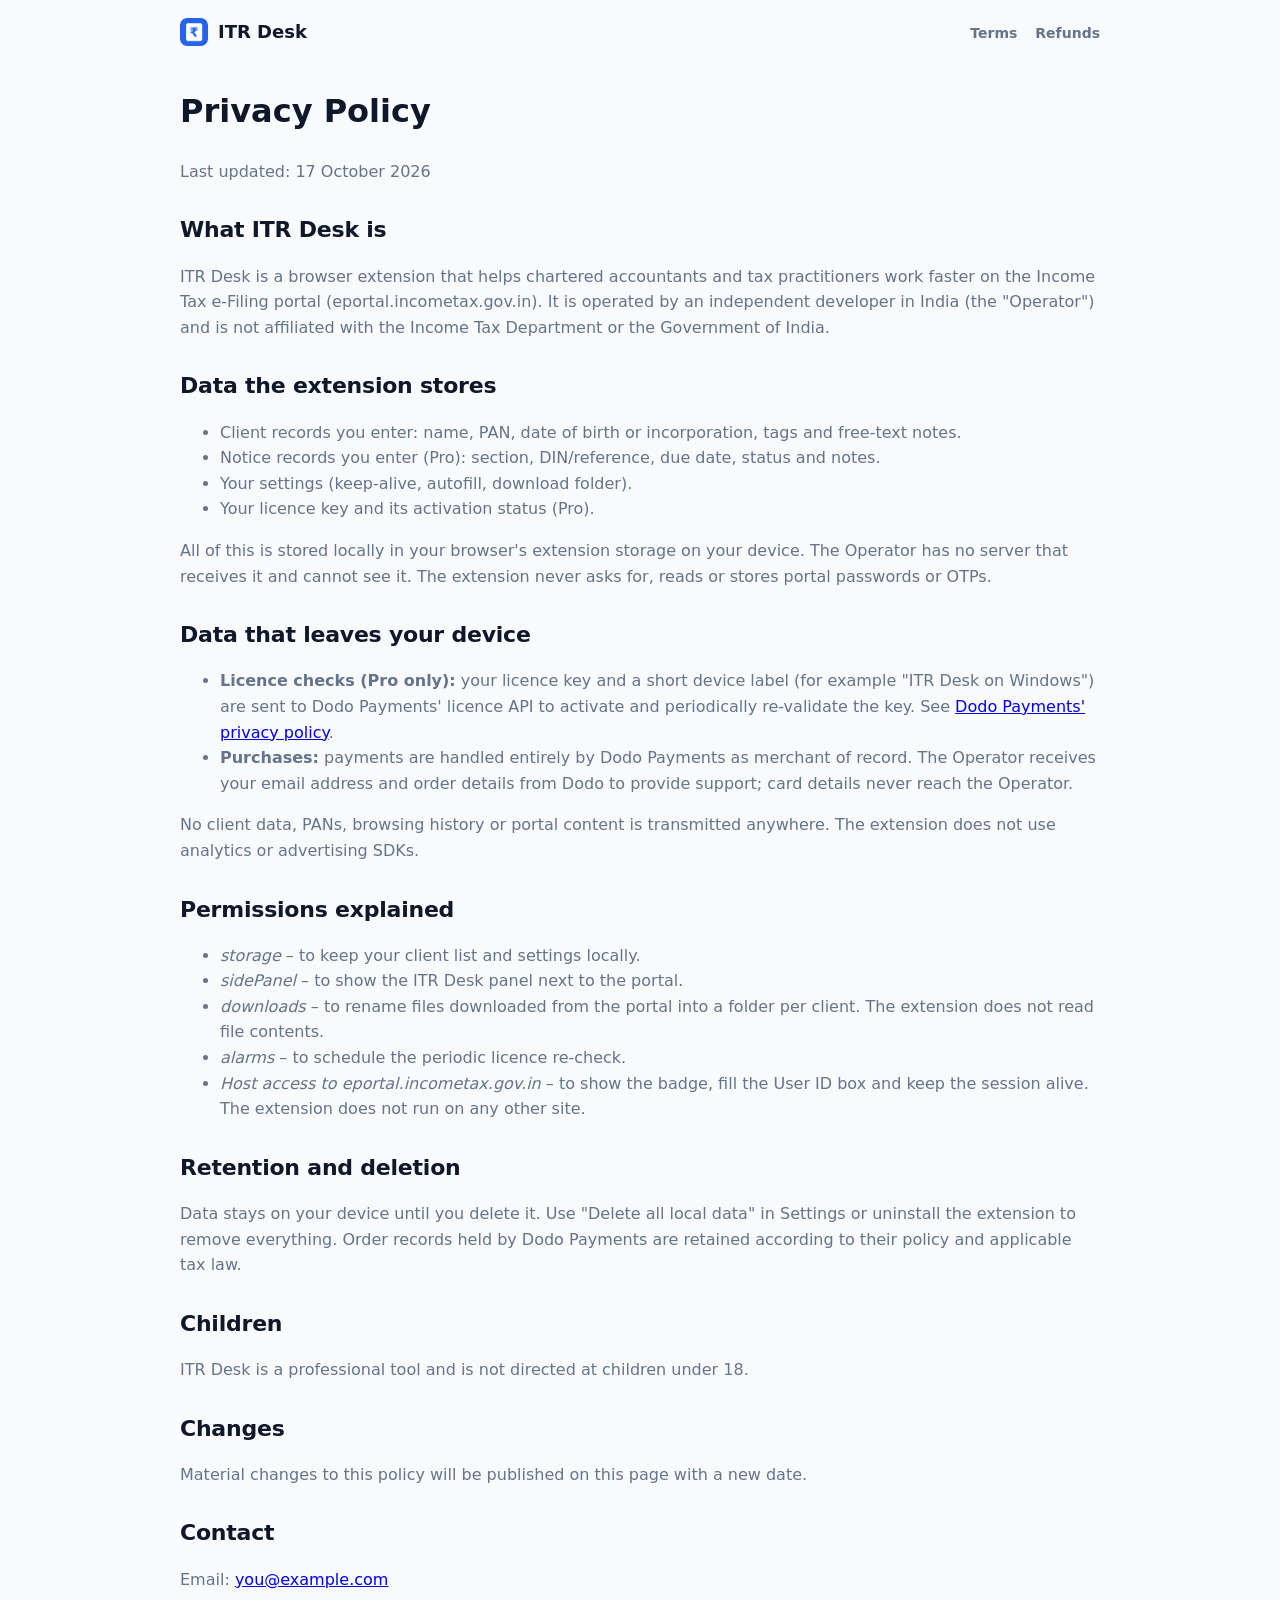
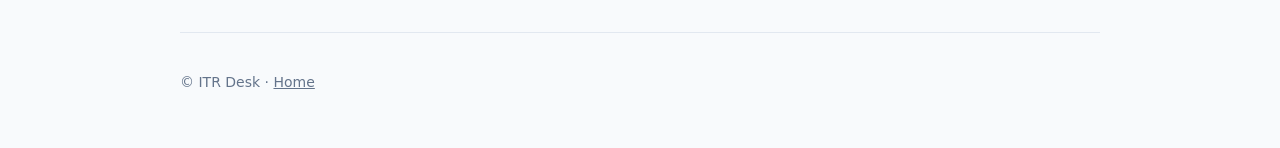
==== docs/privacy.html @ cf596a9e "Scaffold ITR Desk: MV3 side-panel extension, landing site, store copy, Dodo notes Co-Authored-By: Cl" ====
<!doctype html>
<html lang="en">
<head>
<meta charset="utf-8"><meta name="viewport" content="width=device-width,initial-scale=1">
<title>Privacy Policy – ITR Desk</title>
<link rel="icon" href="icon.png"><link rel="stylesheet" href="styles.css">
</head>
<body>
<div class="wrap legal">
  <header class="nav"><a class="brand" href="./"><img src="icon.png" alt="">ITR Desk</a>
    <nav><a href="terms.html">Terms</a><a href="refunds.html">Refunds</a></nav></header>

  <h1>Privacy Policy</h1>
  <p>Last updated: 17 October 2026</p>

  <h2>What ITR Desk is</h2>
  <p>ITR Desk is a browser extension that helps chartered accountants and tax practitioners work faster on the Income Tax e-Filing portal (eportal.incometax.gov.in). It is operated by an independent developer in India (the "Operator") and is not affiliated with the Income Tax Department or the Government of India.</p>

  <h2>Data the extension stores</h2>
  <ul>
    <li>Client records you enter: name, PAN, date of birth or incorporation, tags and free-text notes.</li>
    <li>Notice records you enter (Pro): section, DIN/reference, due date, status and notes.</li>
    <li>Your settings (keep-alive, autofill, download folder).</li>
    <li>Your licence key and its activation status (Pro).</li>
  </ul>
  <p>All of this is stored locally in your browser's extension storage on your device. The Operator has no server that receives it and cannot see it. The extension never asks for, reads or stores portal passwords or OTPs.</p>

  <h2>Data that leaves your device</h2>
  <ul>
    <li><strong>Licence checks (Pro only):</strong> your licence key and a short device label (for example "ITR Desk on Windows") are sent to Dodo Payments' licence API to activate and periodically re-validate the key. See <a href="https://dodopayments.com/privacy-policy" rel="noopener">Dodo Payments' privacy policy</a>.</li>
    <li><strong>Purchases:</strong> payments are handled entirely by Dodo Payments as merchant of record. The Operator receives your email address and order details from Dodo to provide support; card details never reach the Operator.</li>
  </ul>
  <p>No client data, PANs, browsing history or portal content is transmitted anywhere. The extension does not use analytics or advertising SDKs.</p>

  <h2>Permissions explained</h2>
  <ul>
    <li><em>storage</em> – to keep your client list and settings locally.</li>
    <li><em>sidePanel</em> – to show the ITR Desk panel next to the portal.</li>
    <li><em>downloads</em> – to rename files downloaded from the portal into a folder per client. The extension does not read file contents.</li>
    <li><em>alarms</em> – to schedule the periodic licence re-check.</li>
    <li><em>Host access to eportal.incometax.gov.in</em> – to show the badge, fill the User ID box and keep the session alive. The extension does not run on any other site.</li>
  </ul>

  <h2>Retention and deletion</h2>
  <p>Data stays on your device until you delete it. Use "Delete all local data" in Settings or uninstall the extension to remove everything. Order records held by Dodo Payments are retained according to their policy and applicable tax law.</p>

  <h2>Children</h2>
  <p>ITR Desk is a professional tool and is not directed at children under 18.</p>

  <h2>Changes</h2>
  <p>Material changes to this policy will be published on this page with a new date.</p>

  <h2>Contact</h2>
  <p>Email: <a href="mailto:you@example.com">you@example.com</a></p>

  <footer><p>© ITR Desk · <a href="./">Home</a></p></footer>
</div>
</body>
</html>
---- docs/styles.css ----
:root{--bg:#0b1220;--card:#111a2e;--text:#e5e7eb;--muted:#94a3b8;--border:#1f2a44;--accent:#3b82f6;--accent-soft:#1e3a8a}
@media (prefers-color-scheme: light){:root{--bg:#f8fafc;--card:#fff;--text:#0f172a;--muted:#64748b;--border:#e2e8f0;--accent:#2563eb;--accent-soft:#dbeafe}}
*{box-sizing:border-box}html,body{margin:0}
body{background:var(--bg);color:var(--text);font:16px/1.6 system-ui,-apple-system,"Segoe UI",Roboto,sans-serif}
.wrap{max-width:960px;margin:0 auto;padding:0 20px}
header.nav{display:flex;align-items:center;justify-content:space-between;padding:18px 0}
.brand{display:flex;align-items:center;gap:10px;font-weight:800;font-size:18px;text-decoration:none;color:var(--text)}
.brand img{width:28px;height:28px;border-radius:7px}
nav a{color:var(--muted);text-decoration:none;margin-left:18px;font-weight:600;font-size:14px}
nav a:hover{color:var(--text)}
.hero{padding:56px 0 32px}
.hero h1{font-size:clamp(30px,5vw,46px);line-height:1.1;margin:0 0 14px;letter-spacing:-.02em}
.hero p{font-size:19px;color:var(--muted);max-width:620px;margin:0 0 24px}
.btn{display:inline-block;padding:12px 20px;border-radius:10px;font-weight:700;text-decoration:none;border:1px solid var(--border);color:var(--text)}
.btn.primary{background:var(--accent);border-color:var(--accent);color:#fff}
.btn+.btn{margin-left:10px}
.grid{display:grid;grid-template-columns:repeat(auto-fit,minmax(260px,1fr));gap:16px;margin:28px 0}
.card{background:var(--card);border:1px solid var(--border);border-radius:14px;padding:20px}
.card h3{margin:0 0 6px;font-size:17px}.card p{margin:0;color:var(--muted);font-size:15px}
.pricing{display:grid;grid-template-columns:repeat(auto-fit,minmax(260px,1fr));gap:16px}
.price{font-size:34px;font-weight:800;margin:6px 0}
.price small{font-size:14px;color:var(--muted);font-weight:500}
ul.feat{padding-left:18px;margin:10px 0 0;color:var(--muted);font-size:15px}
ul.feat li{margin:4px 0}
.tag{display:inline-block;font-size:12px;font-weight:700;padding:2px 10px;border-radius:999px;background:var(--accent-soft);color:var(--accent)}
section{padding:28px 0}h2{font-size:26px;margin:0 0 12px;letter-spacing:-.01em}
footer{border-top:1px solid var(--border);padding:24px 0 40px;color:var(--muted);font-size:14px;margin-top:40px}
footer a{color:var(--muted)}
.legal h2{font-size:22px;margin-top:28px}.legal p,.legal li{color:var(--muted)}
.notice{background:var(--card);border:1px solid var(--border);border-radius:10px;padding:12px 16px;color:var(--muted);font-size:14px}
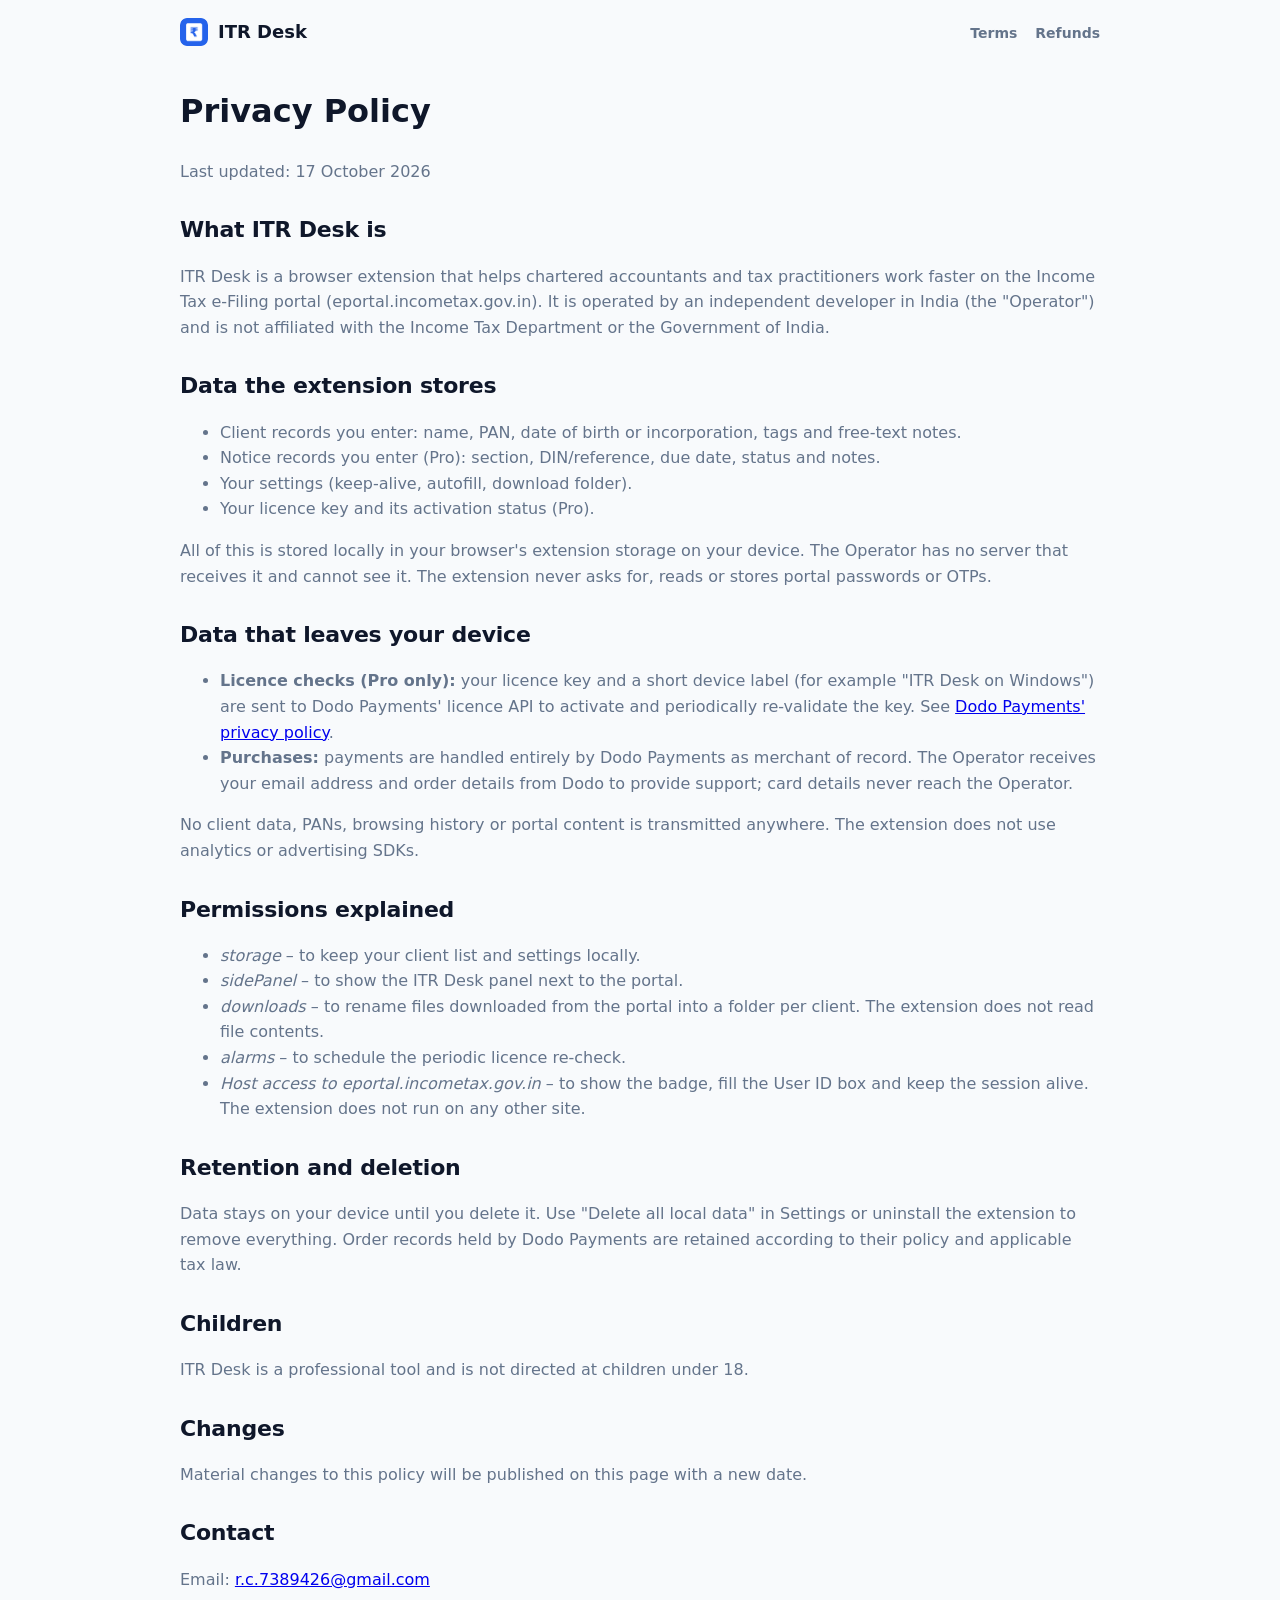
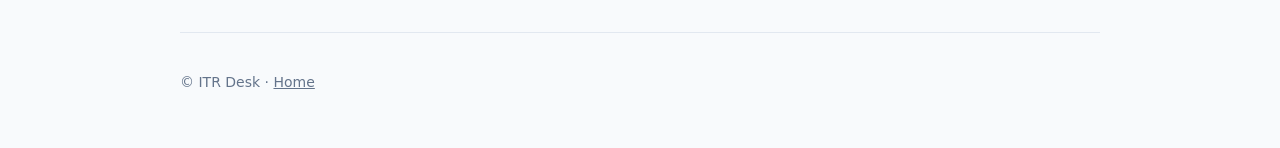
==== commit 2b8262be: "Set support email on site and Dodo notes Co-Authored-By: Claude Fable 5.1 <noreply@anthropic.com> Cl" ====
--- a/docs/privacy.html
+++ b/docs/privacy.html
@@ -51,7 +51,7 @@
   <p>Material changes to this policy will be published on this page with a new date.</p>
 
   <h2>Contact</h2>
-  <p>Email: <a href="mailto:you@example.com">you@example.com</a></p>
+  <p>Email: <a href="mailto:r.c.7389426@gmail.com">r.c.7389426@gmail.com</a></p>
 
   <footer><p>© ITR Desk · <a href="./">Home</a></p></footer>
 </div>
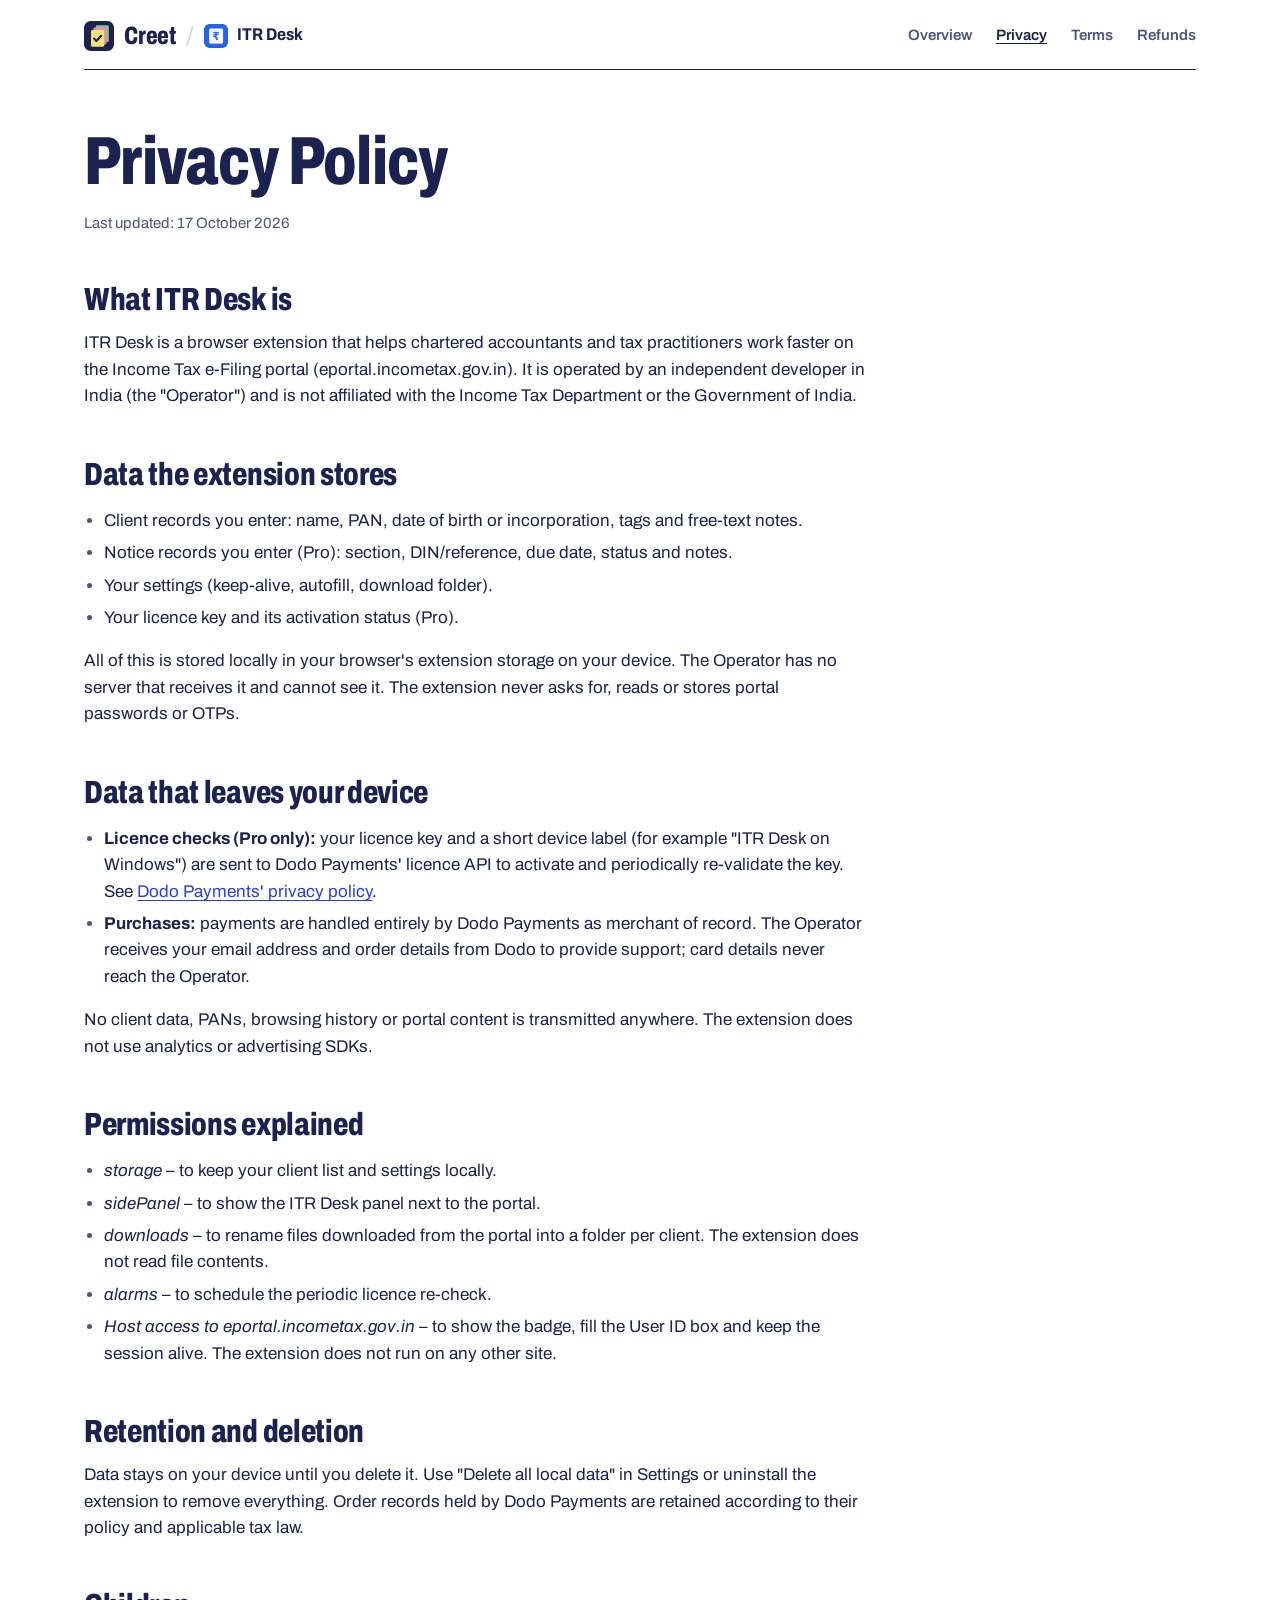
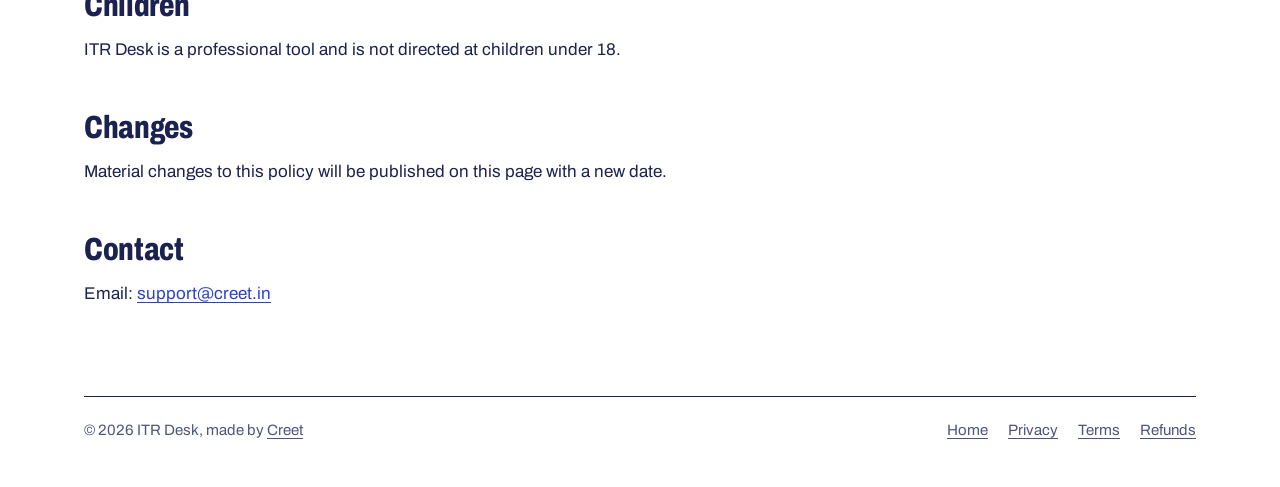
==== commit e72b1d86: "Restyle the site to match creet.in's carbon-copy design The ITR Desk pages used the old generic dark" ====
--- a/docs/privacy.html
+++ b/docs/privacy.html
@@ -3,15 +3,36 @@
 <head>
 <meta charset="utf-8"><meta name="viewport" content="width=device-width,initial-scale=1">
 <title>Privacy Policy – ITR Desk</title>
-<link rel="icon" href="icon.png"><link rel="stylesheet" href="styles.css">
+<link rel="icon" href="icon.png">
+<link rel="preconnect" href="https://fonts.googleapis.com">
+<link rel="preconnect" href="https://fonts.gstatic.com" crossorigin>
+<link rel="stylesheet" href="https://fonts.googleapis.com/css2?family=Archivo:wdth,wght@62..125,400..800&family=Courier+Prime&display=swap">
+<link rel="stylesheet" href="styles.css">
 </head>
 <body>
-<div class="wrap legal">
-  <header class="nav"><a class="brand" href="./"><img src="icon.png" alt="">ITR Desk</a>
-    <nav><a href="terms.html">Terms</a><a href="refunds.html">Refunds</a></nav></header>
+<a class="skip" href="#main">Skip to content</a>
+
+<header class="wrap">
+  <div class="head-row">
+    <div class="brand">
+      <a class="mark" href="https://creet.in/"><img src="creet.svg" alt="" width="30" height="30">Creet</a>
+      <span class="sep" aria-hidden="true">/</span>
+      <a class="product" href="./"><img src="icon.png" alt="" width="24" height="24">ITR Desk</a>
+    </div>
+    <nav class="site-nav" aria-label="Main">
+      <a href="./">Overview</a>
+      <a href="privacy.html" aria-current="page">Privacy</a>
+      <a href="terms.html">Terms</a>
+      <a href="refunds.html">Refunds</a>
+    </nav>
+  </div>
+</header>
+
+<main id="main" class="wrap">
+<article class="legal">
 
   <h1>Privacy Policy</h1>
-  <p>Last updated: 17 October 2026</p>
+  <p class="updated">Last updated: 17 October 2026</p>
 
   <h2>What ITR Desk is</h2>
   <p>ITR Desk is a browser extension that helps chartered accountants and tax practitioners work faster on the Income Tax e-Filing portal (eportal.incometax.gov.in). It is operated by an independent developer in India (the "Operator") and is not affiliated with the Income Tax Department or the Government of India.</p>
@@ -51,9 +72,21 @@
   <p>Material changes to this policy will be published on this page with a new date.</p>
 
   <h2>Contact</h2>
-  <p>Email: <a href="mailto:r.c.7389426@gmail.com">r.c.7389426@gmail.com</a></p>
+  <p>Email: <a href="mailto:support@creet.in">support@creet.in</a></p>
 
-  <footer><p>© ITR Desk · <a href="./">Home</a></p></footer>
-</div>
+</article>
+</main>
+
+<footer class="wrap">
+  <div class="foot-row">
+    <p>© 2026 ITR Desk, made by <a href="https://creet.in/">Creet</a></p>
+    <nav aria-label="Legal">
+      <a href="./">Home</a>
+      <a href="privacy.html">Privacy</a>
+      <a href="terms.html">Terms</a>
+      <a href="refunds.html">Refunds</a>
+    </nav>
+  </div>
+</footer>
 </body>
 </html>
--- a/docs/styles.css
+++ b/docs/styles.css
@@ -1,30 +1,221 @@
-:root{--bg:#0b1220;--card:#111a2e;--text:#e5e7eb;--muted:#94a3b8;--border:#1f2a44;--accent:#3b82f6;--accent-soft:#1e3a8a}
-@media (prefers-color-scheme: light){:root{--bg:#f8fafc;--card:#fff;--text:#0f172a;--muted:#64748b;--border:#e2e8f0;--accent:#2563eb;--accent-soft:#dbeafe}}
-*{box-sizing:border-box}html,body{margin:0}
-body{background:var(--bg);color:var(--text);font:16px/1.6 system-ui,-apple-system,"Segoe UI",Roboto,sans-serif}
-.wrap{max-width:960px;margin:0 auto;padding:0 20px}
-header.nav{display:flex;align-items:center;justify-content:space-between;padding:18px 0}
-.brand{display:flex;align-items:center;gap:10px;font-weight:800;font-size:18px;text-decoration:none;color:var(--text)}
-.brand img{width:28px;height:28px;border-radius:7px}
-nav a{color:var(--muted);text-decoration:none;margin-left:18px;font-weight:600;font-size:14px}
-nav a:hover{color:var(--text)}
-.hero{padding:56px 0 32px}
-.hero h1{font-size:clamp(30px,5vw,46px);line-height:1.1;margin:0 0 14px;letter-spacing:-.02em}
-.hero p{font-size:19px;color:var(--muted);max-width:620px;margin:0 0 24px}
-.btn{display:inline-block;padding:12px 20px;border-radius:10px;font-weight:700;text-decoration:none;border:1px solid var(--border);color:var(--text)}
-.btn.primary{background:var(--accent);border-color:var(--accent);color:#fff}
-.btn+.btn{margin-left:10px}
-.grid{display:grid;grid-template-columns:repeat(auto-fit,minmax(260px,1fr));gap:16px;margin:28px 0}
-.card{background:var(--card);border:1px solid var(--border);border-radius:14px;padding:20px}
-.card h3{margin:0 0 6px;font-size:17px}.card p{margin:0;color:var(--muted);font-size:15px}
-.pricing{display:grid;grid-template-columns:repeat(auto-fit,minmax(260px,1fr));gap:16px}
-.price{font-size:34px;font-weight:800;margin:6px 0}
-.price small{font-size:14px;color:var(--muted);font-weight:500}
-ul.feat{padding-left:18px;margin:10px 0 0;color:var(--muted);font-size:15px}
-ul.feat li{margin:4px 0}
-.tag{display:inline-block;font-size:12px;font-weight:700;padding:2px 10px;border-radius:999px;background:var(--accent-soft);color:var(--accent)}
-section{padding:28px 0}h2{font-size:26px;margin:0 0 12px;letter-spacing:-.01em}
-footer{border-top:1px solid var(--border);padding:24px 0 40px;color:var(--muted);font-size:14px;margin-top:40px}
-footer a{color:var(--muted)}
-.legal h2{font-size:22px;margin-top:28px}.legal p,.legal li{color:var(--muted)}
-.notice{background:var(--card);border:1px solid var(--border);border-radius:10px;padding:12px 16px;color:var(--muted);font-size:14px}
+/* ITR Desk pages at creet.in/itr-desk/.
+   Same look as the rest of creet.in (tokens and components copied from creet.in's styles.css,
+   because this repo deploys on its own): a stack of carbon-copy forms, navy print, blue typed
+   entries, and pink as ITR Desk's carbon colour. */
+
+:root{
+  --paper:#ffffff;
+  --sheet:#ffffff;
+  --ink:#1b2250;
+  --ink-soft:#4c557d;
+  --rule:#cdd3e4;
+  --blue:#2b3fd3;
+  --blue-press:#1f2fa8;
+  --on-blue:#ffffff;
+  --red:#c42e25;
+  /* sheet tone (background), mark (small swatch) and carbon copy for ITR Desk */
+  --pink:#f7c4cf;
+  --pink-mark:#ec8fa4;
+  --copy-pink:#f7c4cf;
+  --font:"Archivo","Segoe UI",system-ui,-apple-system,Roboto,sans-serif;
+  --typed:"Courier Prime","Courier New",Courier,monospace;
+  --wrap:1160px;
+  --gutter:24px;
+  color-scheme:light;
+}
+@media (prefers-color-scheme:dark){
+  :root{
+    --paper:#141832;
+    --sheet:#1b2043;
+    --ink:#eceef8;
+    --ink-soft:#aeb4d4;
+    --rule:#343b68;
+    --blue:#a3adff;
+    --blue-press:#c7ccff;
+    --on-blue:#141832;
+    --red:#ff7b6c;
+    --pink:#3c2431;
+    --copy-pink:#6c3949;
+    color-scheme:dark;
+  }
+}
+
+/* Base */
+*,*::before,*::after{box-sizing:border-box}
+html{-webkit-text-size-adjust:100%;scroll-padding-top:24px}
+body{margin:0;background:var(--paper);color:var(--ink);font:400 17px/1.55 var(--font);font-stretch:100%;-webkit-font-smoothing:antialiased;overflow-x:clip}
+img,svg{display:block;max-width:100%}
+a{color:var(--blue);text-decoration-thickness:1px;text-underline-offset:.18em}
+a:hover{text-decoration-thickness:2px}
+:focus-visible{outline:3px solid var(--blue);outline-offset:3px;border-radius:2px}
+h1,h2,h3{font-stretch:75%;font-weight:800;letter-spacing:-.01em;line-height:1.05;margin:0;text-wrap:balance}
+h2{font-size:clamp(32px,4.2vw,50px)}
+h3{font-size:22px;font-stretch:82%;letter-spacing:0}
+p{margin:0 0 1em}
+code{font-family:var(--typed);font-size:.92em;overflow-wrap:anywhere}
+.wrap{max-width:var(--wrap);margin:0 auto;padding:0 var(--gutter)}
+.skip{position:absolute;left:-9999px;top:8px;background:var(--blue);color:var(--on-blue);padding:8px 14px;border-radius:4px;z-index:10}
+.skip:focus{left:8px}
+
+/* Header: Creet / ITR Desk */
+.head-row{display:flex;flex-wrap:wrap;align-items:center;justify-content:space-between;gap:12px 28px;padding:20px 0 18px;border-bottom:1.5px solid var(--ink)}
+.brand{display:flex;align-items:center;gap:10px;min-width:0}
+.mark{display:inline-flex;align-items:center;gap:10px;color:var(--ink);text-decoration:none;font-size:25px;font-stretch:72%;font-weight:800;letter-spacing:-.01em;line-height:1}
+.mark img{width:30px;height:30px}
+.brand .sep{color:var(--rule);font-size:26px;line-height:1;font-weight:300}
+.brand .product{display:inline-flex;align-items:center;gap:9px;color:var(--ink);text-decoration:none;font-weight:700;font-size:17px;font-stretch:88%}
+.brand .product img{width:24px;height:24px;border-radius:5px}
+.site-nav{display:flex;flex-wrap:wrap;gap:4px 24px}
+.site-nav a{color:var(--ink-soft);text-decoration:none;font-weight:600;font-size:15px;padding:4px 0}
+.site-nav a:hover,.site-nav a[aria-current]{color:var(--ink);text-decoration:underline}
+
+/* Buttons */
+.actions{display:flex;flex-wrap:wrap;gap:12px;margin:0}
+.btn{display:inline-flex;align-items:center;justify-content:center;min-height:48px;padding:11px 22px;border:1.5px solid var(--ink);border-radius:6px;background:transparent;color:var(--ink);font:700 16px/1.2 var(--font);text-decoration:none;text-align:center}
+.btn:hover{background:var(--ink);color:var(--paper)}
+.btn-primary{background:var(--blue);border-color:var(--blue);color:var(--on-blue)}
+.btn-primary:hover{background:var(--blue-press);border-color:var(--blue-press);color:var(--on-blue)}
+
+/* Ruled headline: the lines of a form, with the words written on them */
+.ruled{line-height:1.1;background:linear-gradient(transparent calc(100% - 2px),var(--rule) 0) 0 -.13em/100% 1.1em}
+
+/* Hero */
+.product-hero{display:grid;grid-template-columns:minmax(0,1.1fr) minmax(0,.9fr);gap:48px 56px;align-items:center;padding-top:64px;padding-bottom:40px}
+.product-hero h1{font-size:clamp(38px,5vw,64px);margin-bottom:24px}
+.lead{font-size:18px;line-height:1.5;color:var(--ink-soft);max-width:31em;margin-bottom:32px}
+.kind{display:inline-flex;align-items:center;gap:8px;margin:0 0 20px;font-size:15px;font-weight:600;color:var(--ink-soft)}
+.sw{flex:none;display:inline-block;width:10px;height:10px;border-radius:2px;background:var(--rule)}
+.sw-pink{background:var(--pink-mark)}
+.typed{display:inline-block;vertical-align:bottom;white-space:nowrap;overflow:hidden;font:400 17px/1.35 var(--typed);color:var(--blue);width:calc(var(--n) * 1ch);animation:type calc(var(--n) * 38ms) steps(var(--n),end) var(--d) both}
+@keyframes type{from{width:0}}
+.pill{display:inline-block;padding:3px 10px;border:1px solid var(--ink);border-radius:999px;font-size:13px;font-stretch:100%;font-weight:600;letter-spacing:0;line-height:1.3;vertical-align:middle}
+
+/* Mock of the side panel: client switcher and due-date strip */
+.pane{margin:0;width:100%;max-width:430px;justify-self:center}
+.pane-frame{border:1.5px solid var(--ink);border-radius:4px;background:var(--sheet);overflow:hidden;box-shadow:10px 10px 0 var(--copy-pink)}
+.pane-bar{display:flex;align-items:center;gap:9px;padding:11px 16px;font-size:16px;font-stretch:88%;font-weight:700}
+.pane-bar img{width:20px;height:20px;border-radius:4px}
+.pane-bar .pill{margin-left:auto;font-size:12px;padding:1px 9px}
+.pane-tabs{display:flex;overflow:hidden;white-space:nowrap;border-top:1px solid var(--rule);border-bottom:1.5px solid var(--ink);font-size:13px;color:var(--ink-soft)}
+.pane-tabs span{padding:8px 13px}
+.pane-tabs .on{color:var(--blue);font-weight:700;box-shadow:inset 0 -3px 0 var(--blue)}
+.pane-label{margin:0;font-size:13px;color:var(--ink-soft)}
+.pane-active{margin:16px 16px 4px;padding:12px 14px 14px;border:1.5px solid var(--ink);border-radius:4px;background:var(--pink)}
+.pane-name{margin:2px 0 1px;font-size:22px;font-stretch:78%;font-weight:800;line-height:1.15}
+.pane-btns{display:flex;flex-wrap:wrap;gap:8px;margin-top:10px}
+.pane-btns span{padding:3px 10px;border:1px solid var(--ink);border-radius:4px;background:var(--sheet);font-size:13px;font-weight:600}
+.pane-list{margin:0;padding:0 16px;list-style:none}
+.pane-list li{display:grid;grid-template-columns:minmax(0,1fr) auto;align-items:center;gap:0 12px;padding:9px 0 8px;border-bottom:1px solid var(--rule)}
+.pane-list b{display:flex;align-items:center;gap:8px;font-size:15px;font-weight:600;min-width:0}
+.pane-list code{display:block;color:var(--blue);font-size:15px}
+.pane-list .tag{font-size:12px;color:var(--ink-soft);border:1px solid var(--rule);border-radius:999px;padding:1px 8px}
+.pane-count{margin:0;padding:8px 16px 14px;font-size:13px;color:var(--ink-soft)}
+.pane-due{padding:12px 16px 14px;border-top:1.5px solid var(--ink)}
+.pane-due ol{margin:6px 0 0;padding:0;list-style:none;font-size:14px}
+.pane-due li{display:grid;grid-template-columns:4.6em minmax(0,1fr);gap:10px;padding:5px 0;border-top:1px solid var(--rule)}
+.pane-due li:first-child{border-top:0}
+.pane-due time{font-family:var(--typed);font-size:15px;color:var(--blue)}
+.pane figcaption{margin-top:22px;font-size:14px;color:var(--ink-soft)}
+.pane figcaption .sw{vertical-align:-1px;margin:0 4px 0 0}
+.pane.wait .typed{animation-play-state:paused}
+@media (prefers-reduced-motion:reduce){.typed,.stamp{animation:none}}
+
+/* Sections */
+.section{padding-top:80px;padding-bottom:80px}
+.section + .section{padding-top:0}
+.section-head{display:grid;grid-template-columns:minmax(0,1fr) minmax(0,1fr);gap:16px 64px;align-items:end;margin-bottom:40px}
+.section-head p{margin:0;color:var(--ink-soft);max-width:30em;font-size:18px;text-wrap:pretty}
+
+/* Feature list as a form: name on the left, detail on the right */
+.spec{margin:0;border-top:1.5px solid var(--ink)}
+.spec > div{display:grid;grid-template-columns:minmax(0,1fr) minmax(0,2fr);gap:8px 48px;padding:22px 0;border-bottom:1px solid var(--rule)}
+.spec dt{font-size:21px;font-stretch:82%;font-weight:800;line-height:1.2}
+.spec dt .pill{margin-left:6px}
+.spec dd{margin:0;color:var(--ink-soft);max-width:38em}
+
+/* Numbered steps (a real sequence) */
+.steps{display:grid;grid-template-columns:repeat(3,minmax(0,1fr));margin:0 0 28px;padding:0;list-style:none;counter-reset:step;border-top:1.5px solid var(--ink)}
+.steps li{counter-increment:step;padding:22px 32px 26px;border-left:1px solid var(--rule)}
+.steps li:first-child{border-left:0;padding-left:0}
+.steps li:last-child{padding-right:0}
+.steps li::before{content:counter(step);display:block;margin-bottom:12px;font-size:56px;font-stretch:65%;font-weight:800;line-height:1;color:var(--blue)}
+.steps h3{margin-bottom:8px}
+.steps p{margin:0;color:var(--ink-soft)}
+
+.note{max-width:52em;margin:0;padding:2px 0 2px 16px;border-left:3px solid var(--blue);color:var(--ink-soft);font-size:15px}
+.note + .note{margin-top:16px}
+
+/* Pricing */
+.plans{display:grid;grid-template-columns:repeat(2,minmax(0,1fr));gap:22px}
+.plan{padding:28px 30px 30px;border:1.5px solid var(--ink);border-radius:6px}
+.plan-pro{background:var(--pink)}
+.plan h3{display:flex;flex-wrap:wrap;align-items:center;gap:8px 12px;font-size:26px}
+.price{margin:14px 0 6px;font-size:56px;font-stretch:68%;font-weight:800;line-height:1}
+.price small{font-size:17px;font-stretch:100%;font-weight:500;color:var(--ink-soft)}
+.feat{margin:16px 0 0;padding:0;list-style:none}
+.feat li{position:relative;padding:8px 0 8px 26px;border-top:1px solid var(--rule)}
+.feat li::before{content:"";position:absolute;left:2px;top:15px;width:12px;height:7px;border-left:2.5px solid var(--blue);border-bottom:2.5px solid var(--blue);transform:rotate(-45deg)}
+.plan .btn{margin-top:22px}
+.plan .note{margin-top:18px}
+
+/* FAQ */
+.faq{display:grid;grid-template-columns:repeat(2,minmax(0,1fr));gap:0 56px}
+.qa{padding:22px 0 24px;border-top:1px solid var(--rule)}
+.qa:nth-child(-n+2){border-top:1.5px solid var(--ink)}
+.qa h3{font-size:20px;margin-bottom:8px}
+.qa p{margin:0;color:var(--ink-soft)}
+
+/* Plain text sections */
+.prose > *{max-width:46em}
+.prose p{color:var(--ink-soft)}
+.prose h2{margin-bottom:18px}
+
+/* Legal pages */
+.legal{max-width:46em;padding-top:56px;padding-bottom:72px}
+.legal h1{font-size:clamp(40px,6vw,68px);margin-bottom:14px}
+.legal .updated{color:var(--ink-soft);font-size:15px;margin-bottom:36px}
+.legal h2{font-size:clamp(26px,3vw,32px);margin:48px 0 14px}
+.legal ul{padding-left:1.2em}
+.legal li{margin:6px 0}
+.legal li::marker{color:var(--ink-soft)}
+.legal strong{font-weight:700}
+
+/* Thanks page */
+.thanks{padding-top:64px;padding-bottom:88px;overflow-x:clip;overflow-clip-margin:var(--gutter)}
+.thanks h1{font-size:clamp(40px,6vw,72px);max-width:12em;margin-bottom:22px}
+.stamp{display:inline-block;margin:0 0 30px;padding:3px 14px 2px;border:3px solid var(--red);border-radius:6px;box-shadow:inset 0 0 0 2px var(--paper),inset 0 0 0 4px var(--red);color:var(--red);font-size:26px;font-stretch:68%;font-weight:800;letter-spacing:.08em;line-height:1.1;text-transform:uppercase;transform:rotate(-7deg);opacity:.9;animation:stamp .26s cubic-bezier(.3,1.5,.5,1) .35s both}
+@keyframes stamp{from{opacity:0;transform:rotate(-7deg) scale(1.9)}to{opacity:.9;transform:rotate(-7deg) scale(1)}}
+/* On a phone the full-size thump would reach past the screen edge and make the page zoom out */
+@keyframes stamp-sm{from{opacity:0;transform:rotate(-7deg) scale(1.3)}to{opacity:.9;transform:rotate(-7deg) scale(1)}}
+
+/* Footer */
+.foot-row{display:flex;flex-wrap:wrap;justify-content:space-between;gap:10px 28px;padding:22px 0 44px;border-top:1.5px solid var(--ink);font-size:15px;color:var(--ink-soft)}
+.foot-row p{margin:0}
+.foot-row nav{display:flex;flex-wrap:wrap;gap:4px 20px}
+.foot-row a{color:var(--ink-soft)}
+.foot-row a:hover{color:var(--ink)}
+.fine{width:100%;font-size:13px}
+
+/* Responsive */
+@media (max-width:960px){
+  .product-hero{grid-template-columns:minmax(0,1fr);padding-top:48px;padding-bottom:72px}
+  .pane{justify-self:start}
+  .section-head{grid-template-columns:minmax(0,1fr)}
+  .steps{grid-template-columns:minmax(0,1fr)}
+  .steps li,.steps li:first-child,.steps li:last-child{padding:24px 0;border-left:0;border-top:1px solid var(--rule)}
+  .steps li:first-child{border-top:0}
+  .spec > div{grid-template-columns:minmax(0,1fr)}
+  .plans,.faq{grid-template-columns:minmax(0,1fr)}
+  .qa:nth-child(2){border-top:1px solid var(--rule)}
+}
+@media (max-width:560px){
+  :root{--gutter:16px}
+  body{font-size:16px}
+  .head-row{padding:16px 0 14px}
+  .site-nav{gap:2px 18px}
+  .section{padding-top:64px;padding-bottom:64px}
+  .pane-frame{box-shadow:8px 8px 0 var(--copy-pink)}
+  .pane-tabs span{padding:8px 10px}
+  .plan{padding:22px 20px 24px}
+  .stamp{animation-name:stamp-sm}
+}
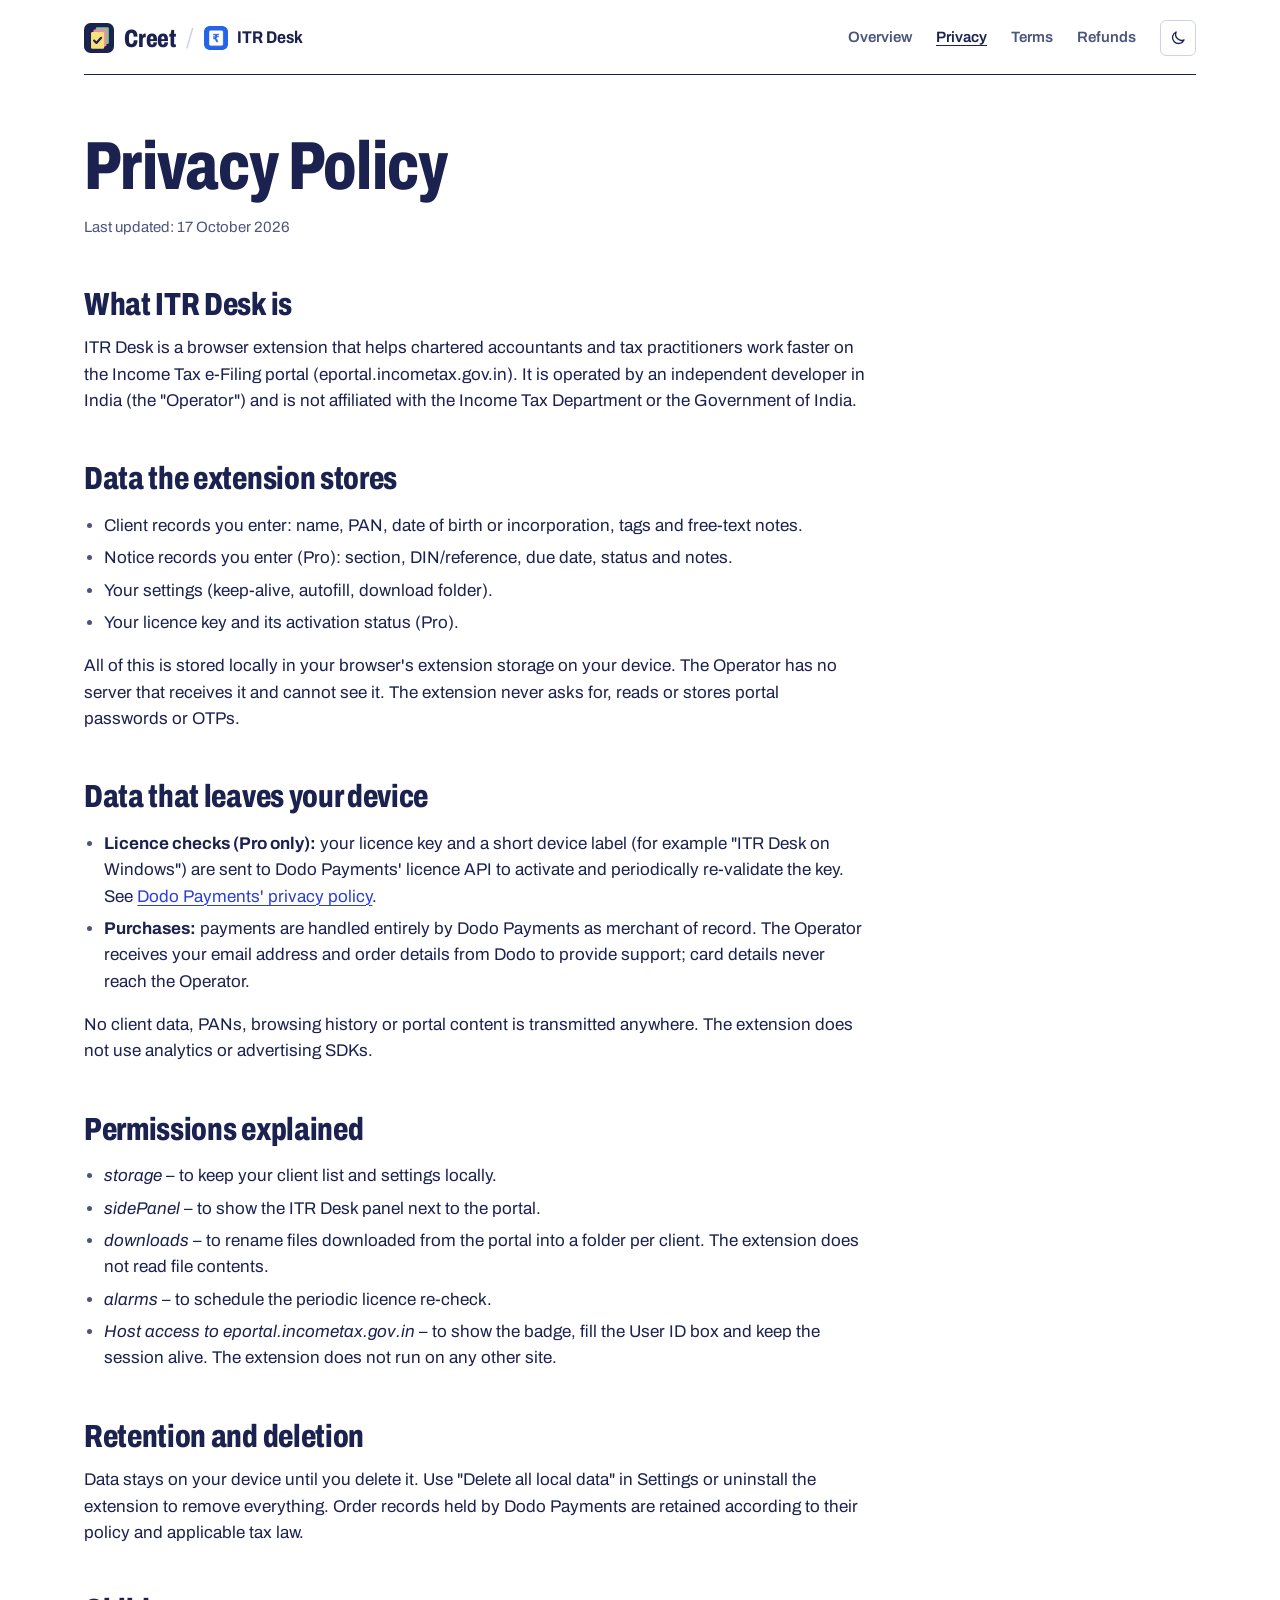
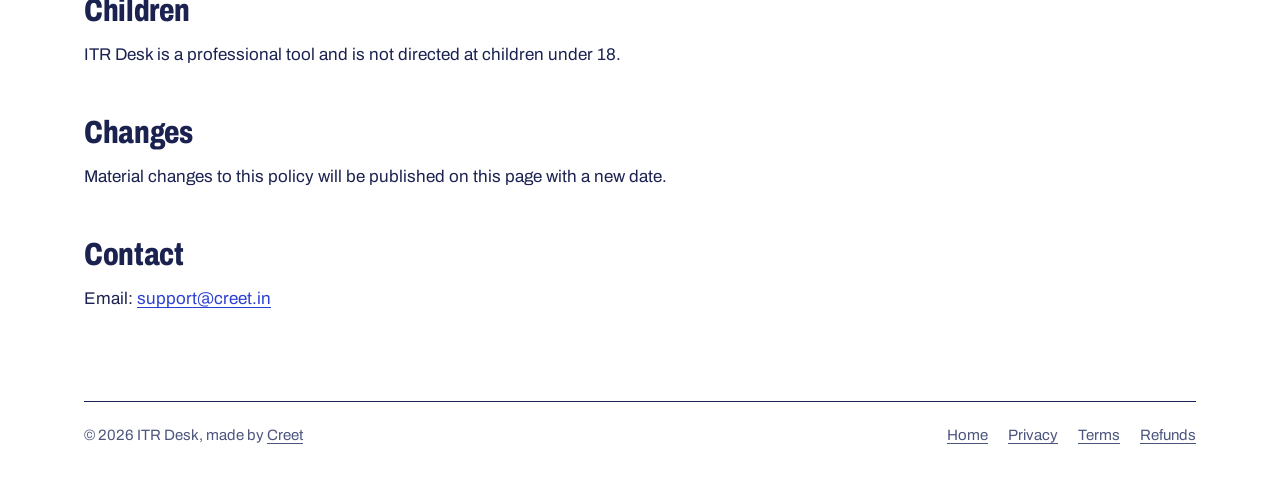
==== commit 268e3f62: "Site: light/dark switch and prices in the visitor's currency theme.js and prices.js are shared with " ====
--- a/docs/privacy.html
+++ b/docs/privacy.html
@@ -2,6 +2,7 @@
 <html lang="en">
 <head>
 <meta charset="utf-8"><meta name="viewport" content="width=device-width,initial-scale=1">
+<script>try{var t=localStorage.getItem('creet-theme');if(t==='light'||t==='dark')document.documentElement.setAttribute('data-theme',t)}catch(e){}</script>
 <title>Privacy Policy – ITR Desk</title>
 <link rel="icon" href="icon.png">
 <link rel="preconnect" href="https://fonts.googleapis.com">
@@ -24,6 +25,7 @@
       <a href="privacy.html" aria-current="page">Privacy</a>
       <a href="terms.html">Terms</a>
       <a href="refunds.html">Refunds</a>
+      <button class="theme-toggle" type="button" aria-label="Switch colour theme"><svg class="i-moon" viewBox="0 0 24 24" aria-hidden="true"><path d="M20 14.5A8 8 0 0 1 9.5 4a8 8 0 1 0 10.5 10.5z" fill="none" stroke="currentColor" stroke-width="1.8" stroke-linejoin="round"/></svg><svg class="i-sun" viewBox="0 0 24 24" aria-hidden="true"><circle cx="12" cy="12" r="4" fill="none" stroke="currentColor" stroke-width="1.8"/><path d="M12 2.5V5M12 19v2.5M2.5 12H5M19 12h2.5M5.3 5.3l1.8 1.8M16.9 16.9l1.8 1.8M5.3 18.7l1.8-1.8M16.9 7.1l1.8-1.8" stroke="currentColor" stroke-width="1.8" stroke-linecap="round"/></svg></button>
     </nav>
   </div>
 </header>
@@ -88,5 +90,6 @@
     </nav>
   </div>
 </footer>
+<script src="theme.js"></script>
 </body>
 </html>
--- a/docs/styles.css
+++ b/docs/styles.css
@@ -23,8 +23,9 @@
   --gutter:24px;
   color-scheme:light;
 }
+/* Dark ("carbon paper") follows the system unless the visitor picked a theme (theme.js sets data-theme) */
 @media (prefers-color-scheme:dark){
-  :root{
+  :root:not([data-theme="light"]){
     --paper:#141832;
     --sheet:#1b2043;
     --ink:#eceef8;
@@ -38,6 +39,20 @@
     --copy-pink:#6c3949;
     color-scheme:dark;
   }
+}
+:root[data-theme="dark"]{
+  --paper:#141832;
+  --sheet:#1b2043;
+  --ink:#eceef8;
+  --ink-soft:#aeb4d4;
+  --rule:#343b68;
+  --blue:#a3adff;
+  --blue-press:#c7ccff;
+  --on-blue:#141832;
+  --red:#ff7b6c;
+  --pink:#3c2431;
+  --copy-pink:#6c3949;
+  color-scheme:dark;
 }
 
 /* Base */
@@ -68,6 +83,24 @@
 .site-nav{display:flex;flex-wrap:wrap;gap:4px 24px}
 .site-nav a{color:var(--ink-soft);text-decoration:none;font-weight:600;font-size:15px;padding:4px 0}
 .site-nav a:hover,.site-nav a[aria-current]{color:var(--ink);text-decoration:underline}
+.site-nav{align-items:center}
+
+/* Light/dark switch (theme.js): shows the moon in light mode, the sun in dark mode */
+.theme-toggle{display:inline-flex;align-items:center;justify-content:center;width:36px;height:36px;padding:0;border:1.5px solid var(--rule);border-radius:6px;background:transparent;color:var(--ink);cursor:pointer}
+.theme-toggle:hover{border-color:var(--ink)}
+.theme-toggle svg{width:18px;height:18px}
+.theme-toggle .i-sun{display:none}
+:root[data-theme="dark"] .theme-toggle .i-sun{display:block}
+:root[data-theme="dark"] .theme-toggle .i-moon{display:none}
+@media (prefers-color-scheme:dark){
+  :root:not([data-theme="light"]) .theme-toggle .i-sun{display:block}
+  :root:not([data-theme="light"]) .theme-toggle .i-moon{display:none}
+}
+
+/* Prices converted to the visitor's currency (prices.js) */
+.approx{font-weight:500}
+.price .approx{font-size:17px;font-stretch:100%;color:var(--ink-soft);letter-spacing:0}
+[data-price-note]{margin-top:16px}
 
 /* Buttons */
 .actions{display:flex;flex-wrap:wrap;gap:12px;margin:0}
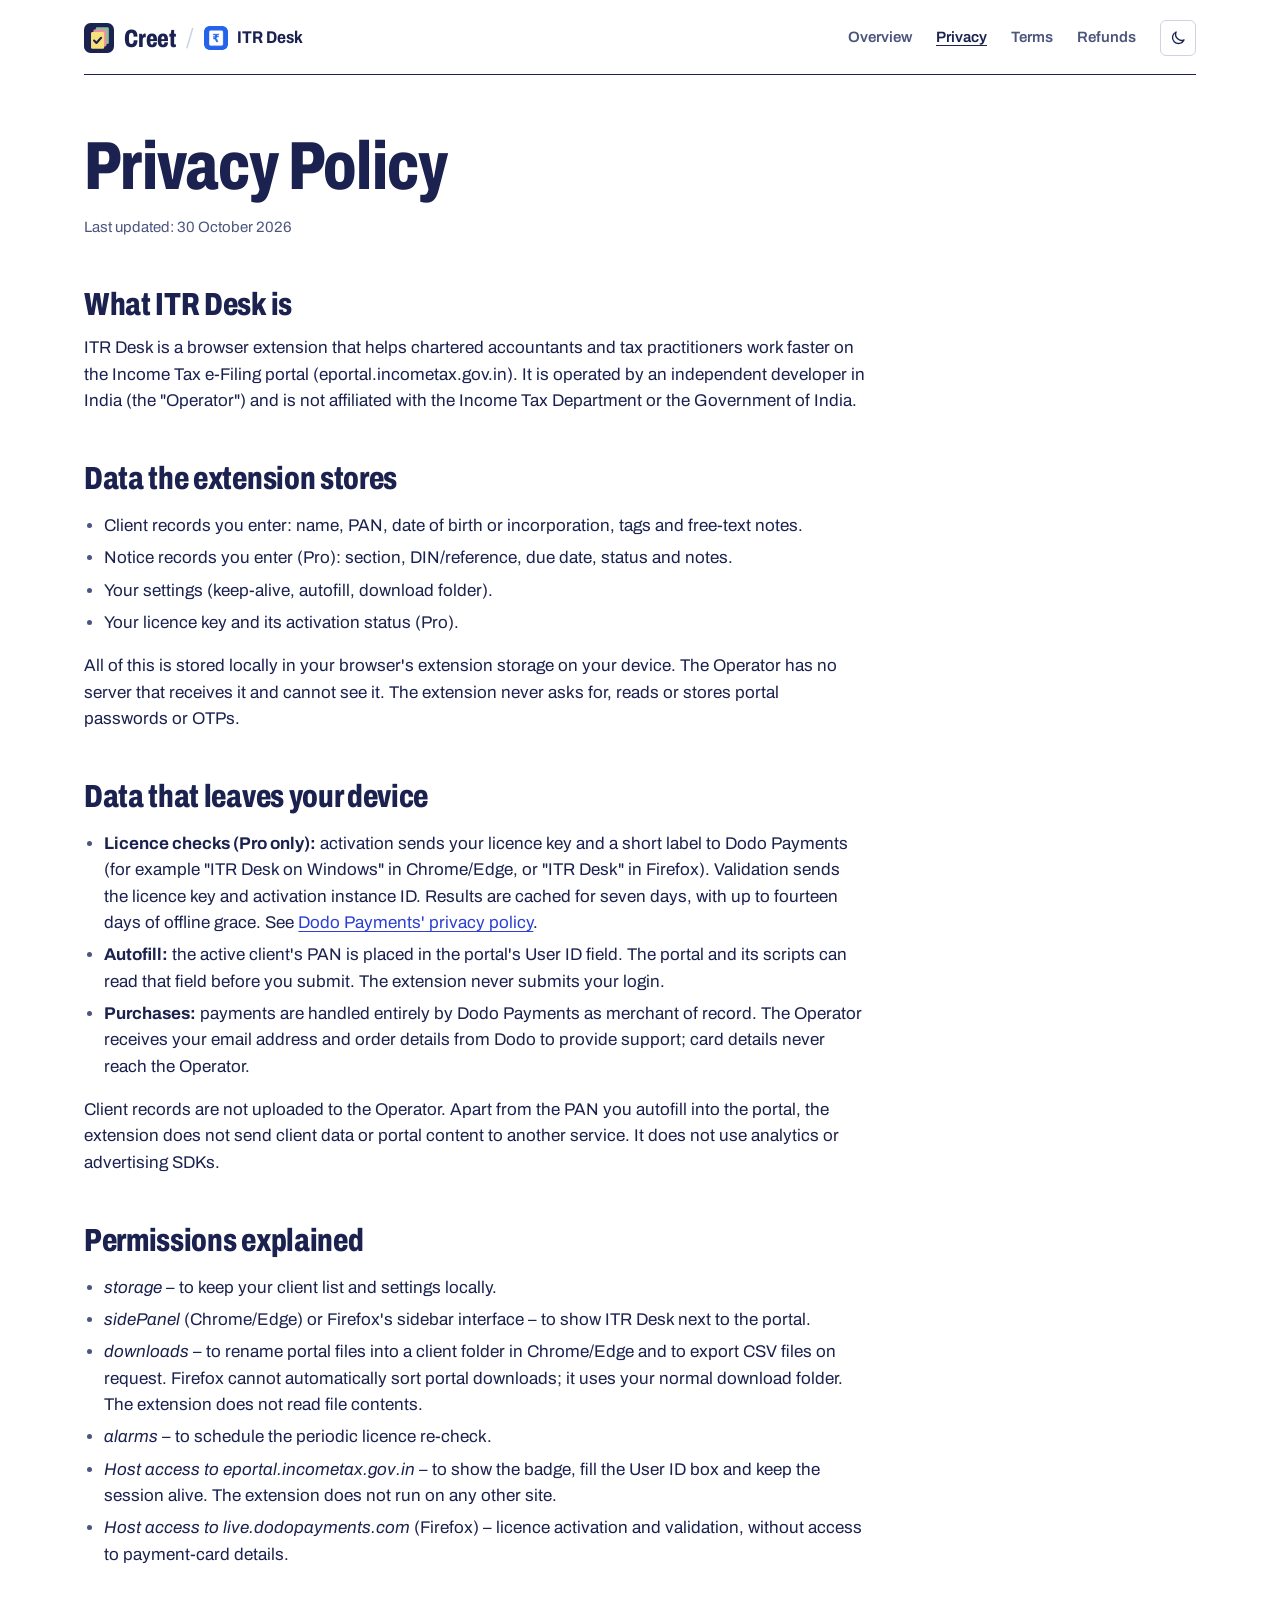
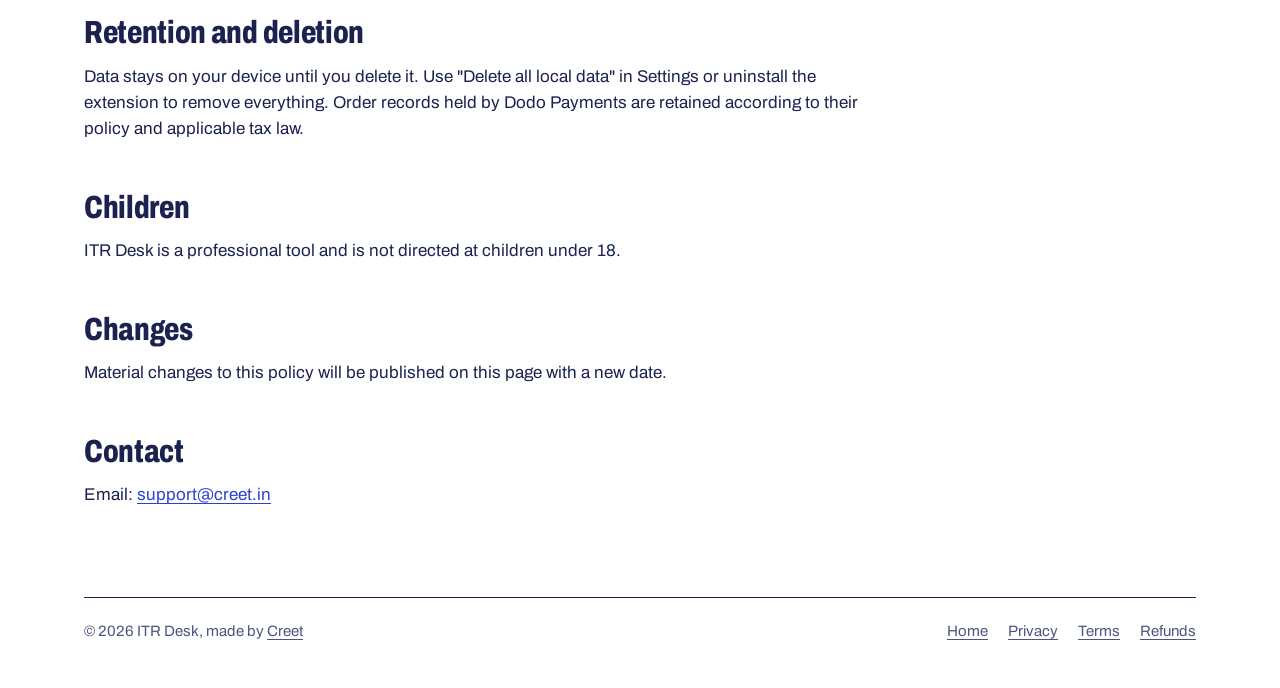
==== commit ad352d81: "Clarify autofill and browser privacy disclosures" ====
--- a/docs/privacy.html
+++ b/docs/privacy.html
@@ -34,7 +34,7 @@
 <article class="legal">
 
   <h1>Privacy Policy</h1>
-  <p class="updated">Last updated: 17 October 2026</p>
+  <p class="updated">Last updated: 30 October 2026</p>
 
   <h2>What ITR Desk is</h2>
   <p>ITR Desk is a browser extension that helps chartered accountants and tax practitioners work faster on the Income Tax e-Filing portal (eportal.incometax.gov.in). It is operated by an independent developer in India (the "Operator") and is not affiliated with the Income Tax Department or the Government of India.</p>
@@ -50,18 +50,20 @@
 
   <h2>Data that leaves your device</h2>
   <ul>
-    <li><strong>Licence checks (Pro only):</strong> your licence key and a short device label (for example "ITR Desk on Windows") are sent to Dodo Payments' licence API to activate and periodically re-validate the key. See <a href="https://dodopayments.com/privacy-policy" rel="noopener">Dodo Payments' privacy policy</a>.</li>
+    <li><strong>Licence checks (Pro only):</strong> activation sends your licence key and a short label to Dodo Payments (for example "ITR Desk on Windows" in Chrome/Edge, or "ITR Desk" in Firefox). Validation sends the licence key and activation instance ID. Results are cached for seven days, with up to fourteen days of offline grace. See <a href="https://dodopayments.com/privacy-policy" rel="noopener">Dodo Payments' privacy policy</a>.</li>
+    <li><strong>Autofill:</strong> the active client's PAN is placed in the portal's User ID field. The portal and its scripts can read that field before you submit. The extension never submits your login.</li>
     <li><strong>Purchases:</strong> payments are handled entirely by Dodo Payments as merchant of record. The Operator receives your email address and order details from Dodo to provide support; card details never reach the Operator.</li>
   </ul>
-  <p>No client data, PANs, browsing history or portal content is transmitted anywhere. The extension does not use analytics or advertising SDKs.</p>
+  <p>Client records are not uploaded to the Operator. Apart from the PAN you autofill into the portal, the extension does not send client data or portal content to another service. It does not use analytics or advertising SDKs.</p>
 
   <h2>Permissions explained</h2>
   <ul>
     <li><em>storage</em> – to keep your client list and settings locally.</li>
-    <li><em>sidePanel</em> – to show the ITR Desk panel next to the portal.</li>
-    <li><em>downloads</em> – to rename files downloaded from the portal into a folder per client. The extension does not read file contents.</li>
+    <li><em>sidePanel</em> (Chrome/Edge) or Firefox's sidebar interface – to show ITR Desk next to the portal.</li>
+    <li><em>downloads</em> – to rename portal files into a client folder in Chrome/Edge and to export CSV files on request. Firefox cannot automatically sort portal downloads; it uses your normal download folder. The extension does not read file contents.</li>
     <li><em>alarms</em> – to schedule the periodic licence re-check.</li>
     <li><em>Host access to eportal.incometax.gov.in</em> – to show the badge, fill the User ID box and keep the session alive. The extension does not run on any other site.</li>
+    <li><em>Host access to live.dodopayments.com</em> (Firefox) – licence activation and validation, without access to payment-card details.</li>
   </ul>
 
   <h2>Retention and deletion</h2>
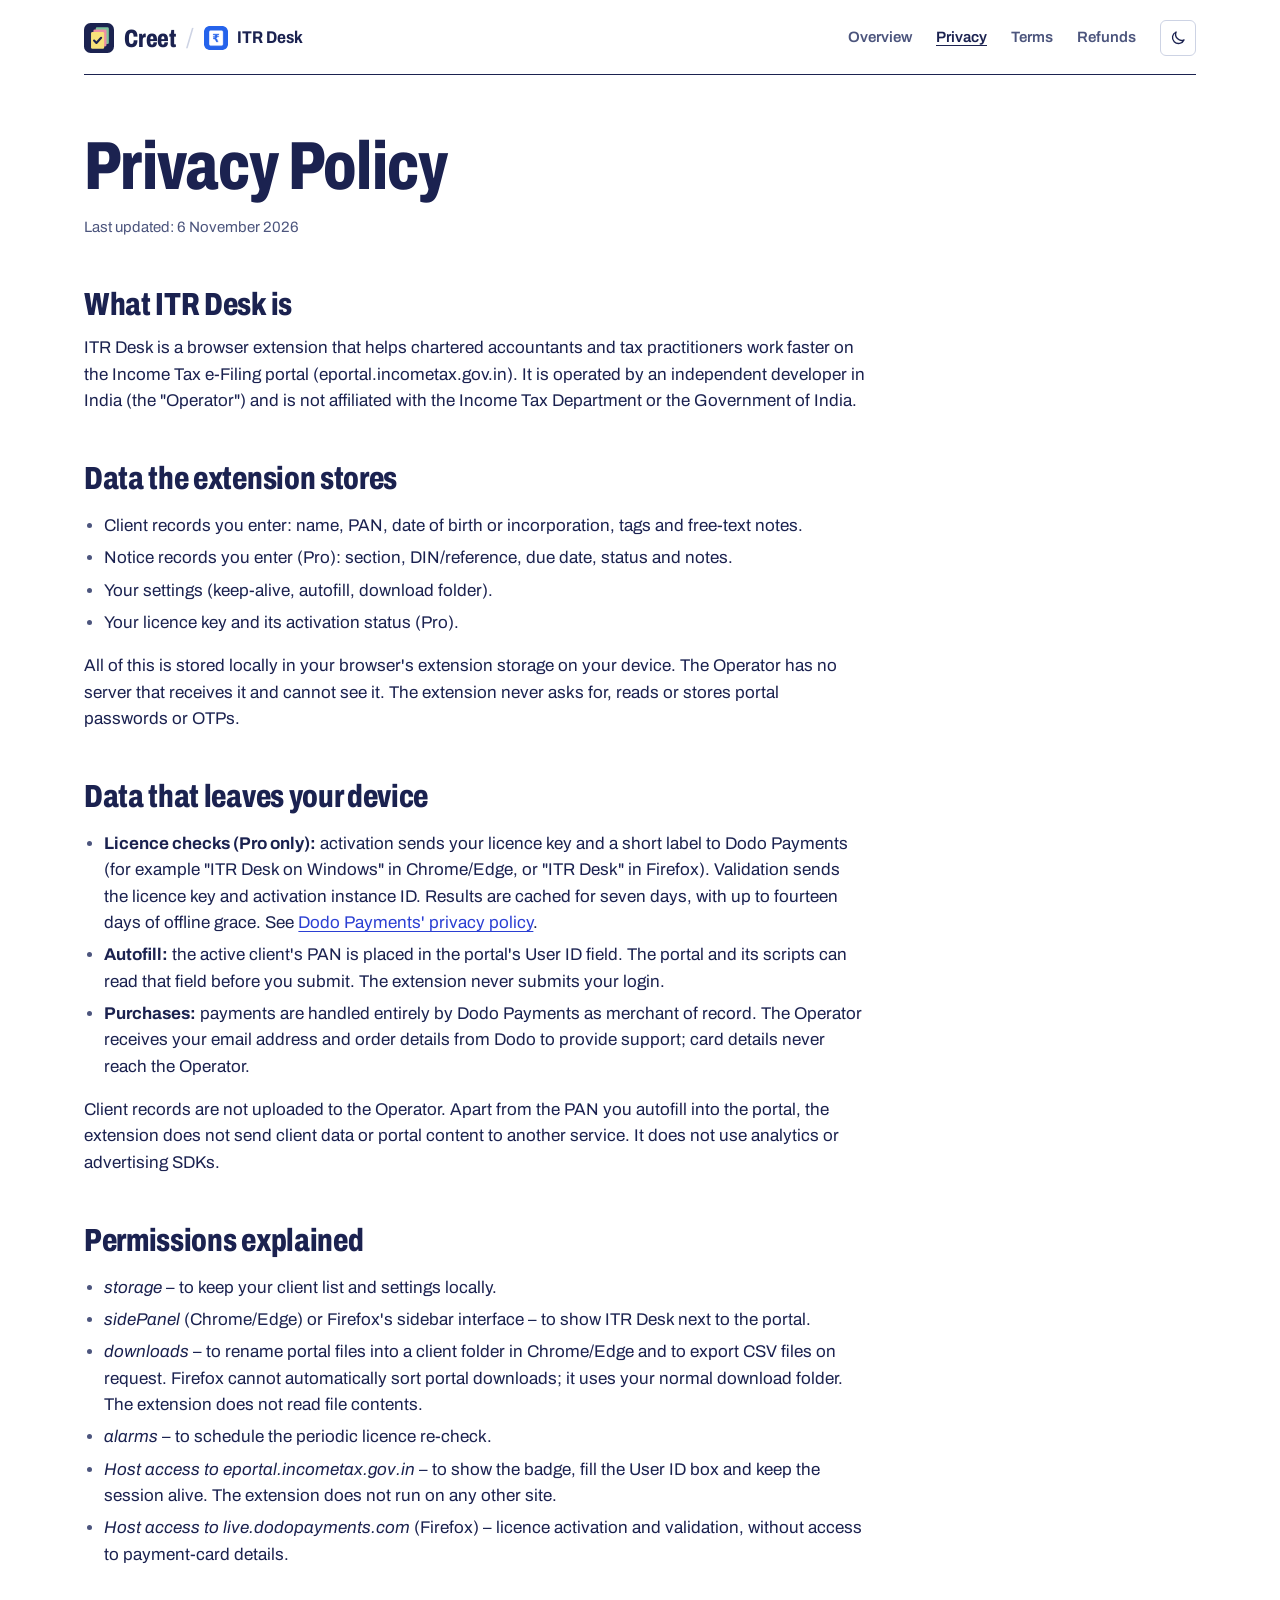
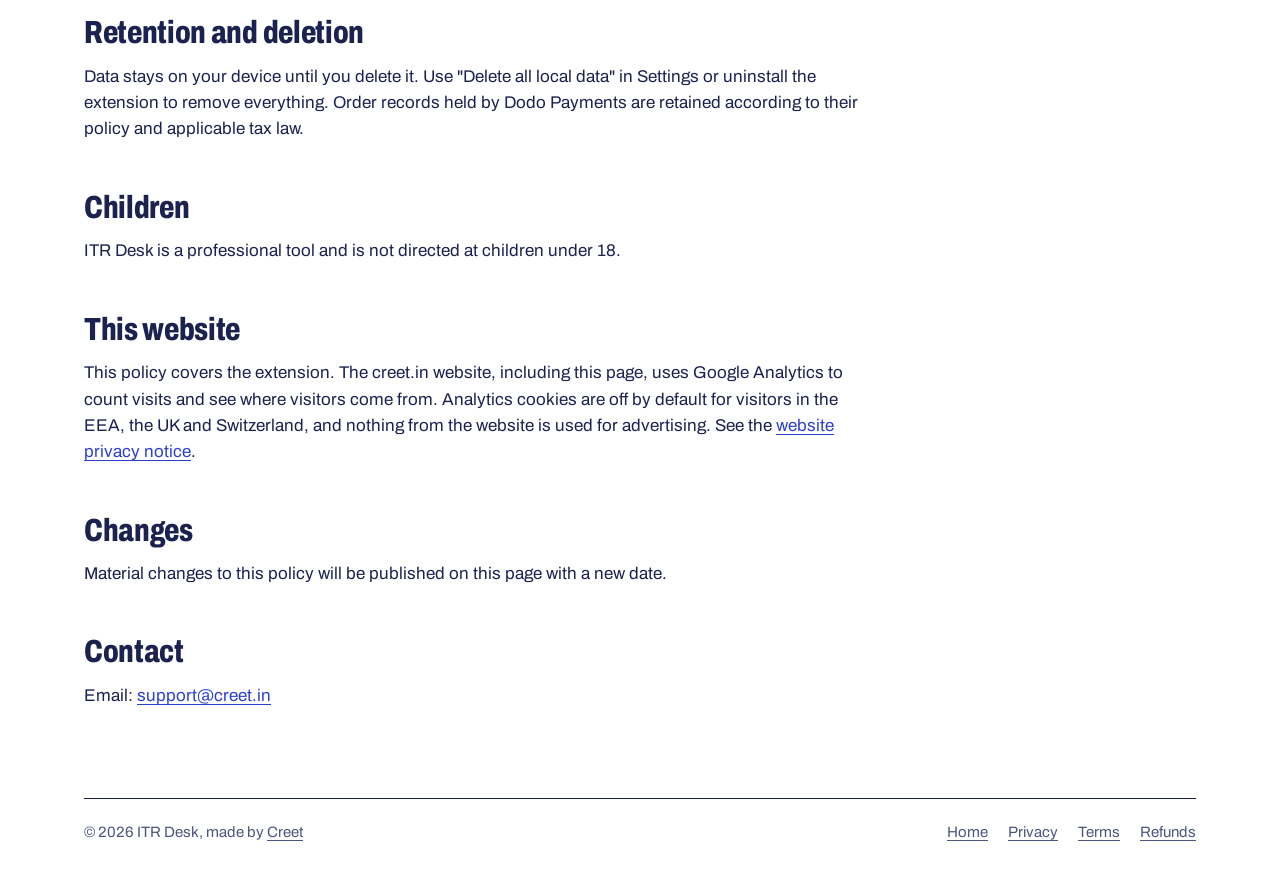
==== commit b46b384d: "Site: load creet.in Google Analytics; privacy policy covers the website Every docs/ page loads /anal" ====
--- a/docs/privacy.html
+++ b/docs/privacy.html
@@ -9,6 +9,7 @@
 <link rel="preconnect" href="https://fonts.gstatic.com" crossorigin>
 <link rel="stylesheet" href="https://fonts.googleapis.com/css2?family=Archivo:wdth,wght@62..125,400..800&family=Courier+Prime&display=swap">
 <link rel="stylesheet" href="styles.css">
+<script src="/analytics.js" async></script>
 </head>
 <body>
 <a class="skip" href="#main">Skip to content</a>
@@ -34,7 +35,7 @@
 <article class="legal">
 
   <h1>Privacy Policy</h1>
-  <p class="updated">Last updated: 30 October 2026</p>
+  <p class="updated">Last updated: 6 November 2026</p>
 
   <h2>What ITR Desk is</h2>
   <p>ITR Desk is a browser extension that helps chartered accountants and tax practitioners work faster on the Income Tax e-Filing portal (eportal.incometax.gov.in). It is operated by an independent developer in India (the "Operator") and is not affiliated with the Income Tax Department or the Government of India.</p>
@@ -72,6 +73,9 @@
   <h2>Children</h2>
   <p>ITR Desk is a professional tool and is not directed at children under 18.</p>
 
+  <h2>This website</h2>
+  <p>This policy covers the extension. The creet.in website, including this page, uses Google Analytics to count visits and see where visitors come from. Analytics cookies are off by default for visitors in the EEA, the UK and Switzerland, and nothing from the website is used for advertising. See the <a href="https://creet.in/privacy.html">website privacy notice</a>.</p>
+
   <h2>Changes</h2>
   <p>Material changes to this policy will be published on this page with a new date.</p>
 
--- a/docs/styles.css
+++ b/docs/styles.css
@@ -117,6 +117,7 @@
 .product-hero h1{font-size:clamp(38px,5vw,64px);margin-bottom:24px}
 .lead{font-size:18px;line-height:1.5;color:var(--ink-soft);max-width:31em;margin-bottom:32px}
 .kind{display:inline-flex;align-items:center;gap:8px;margin:0 0 20px;font-size:15px;font-weight:600;color:var(--ink-soft)}
+.works{margin:20px 0 0;font-size:15px;color:var(--ink-soft)}
 .sw{flex:none;display:inline-block;width:10px;height:10px;border-radius:2px;background:var(--rule)}
 .sw-pink{background:var(--pink-mark)}
 .typed{display:inline-block;vertical-align:bottom;white-space:nowrap;overflow:hidden;font:400 17px/1.35 var(--typed);color:var(--blue);width:calc(var(--n) * 1ch);animation:type calc(var(--n) * 38ms) steps(var(--n),end) var(--d) both}
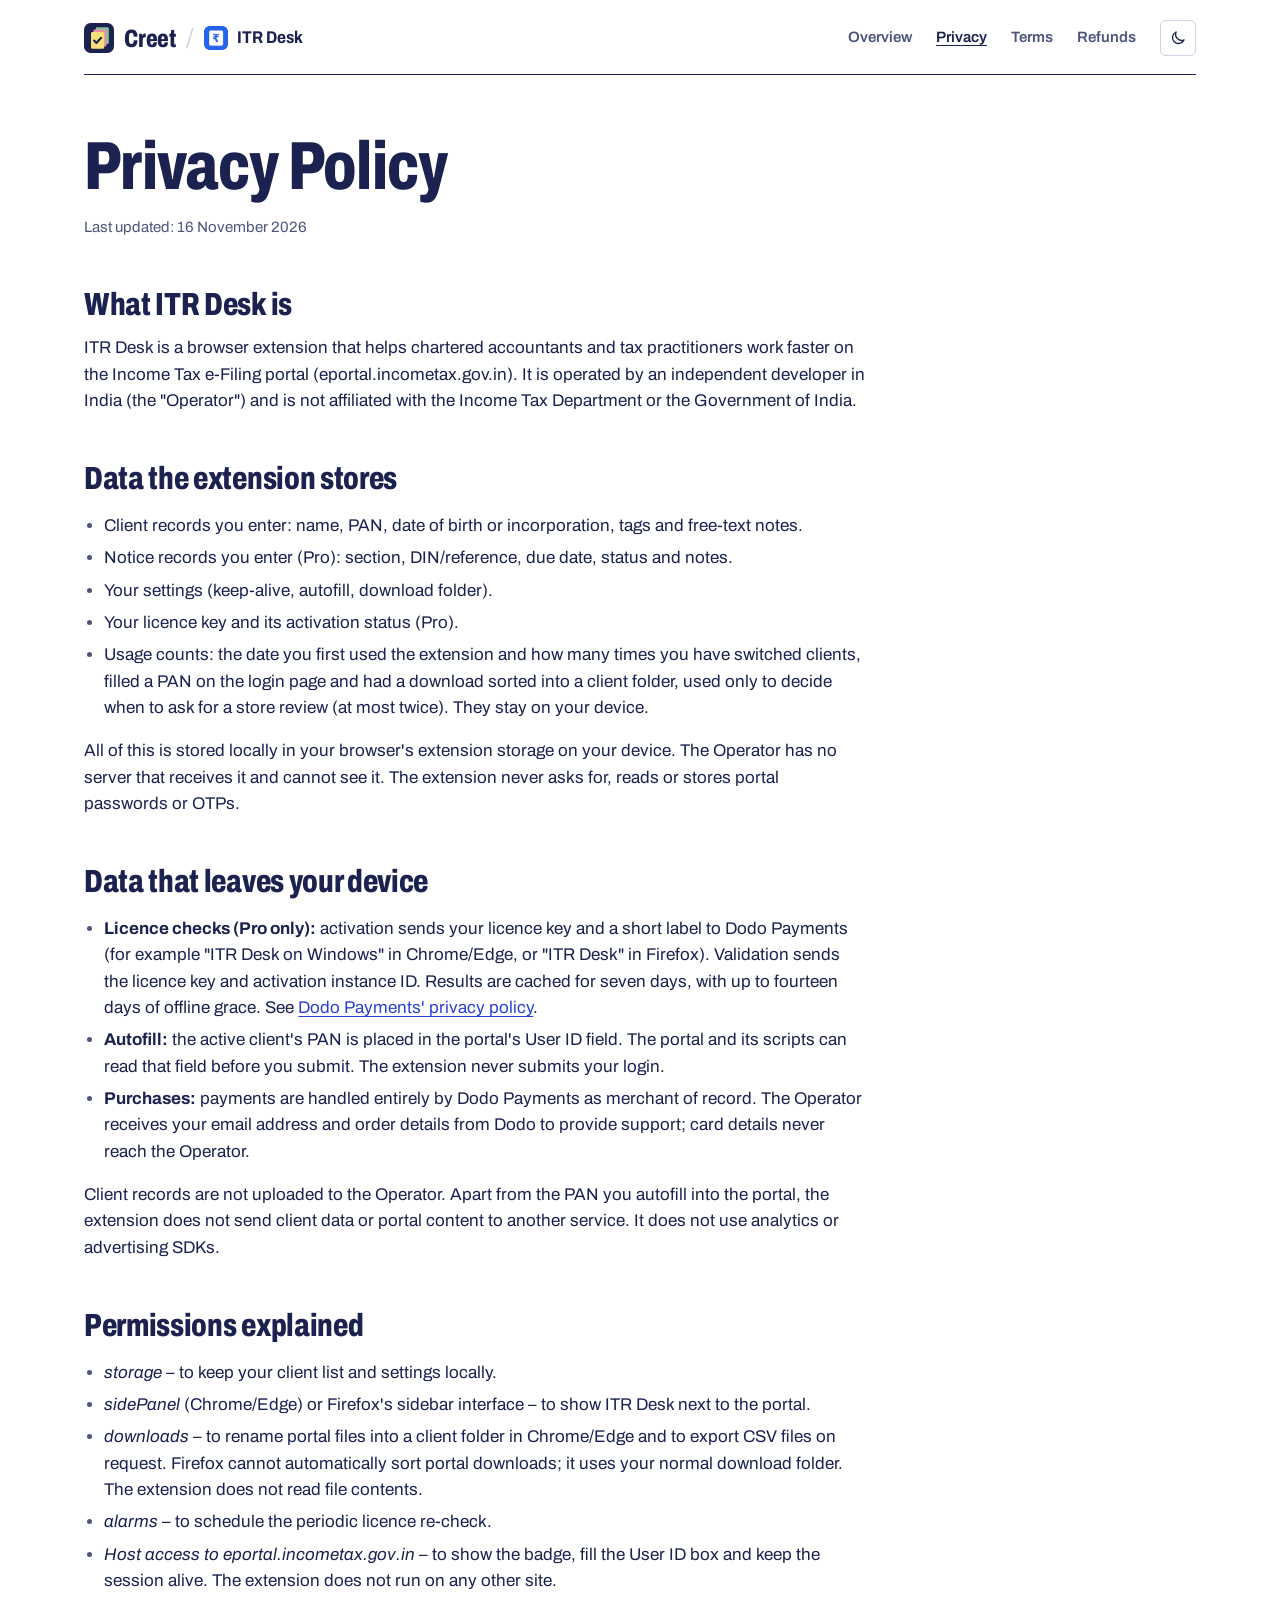
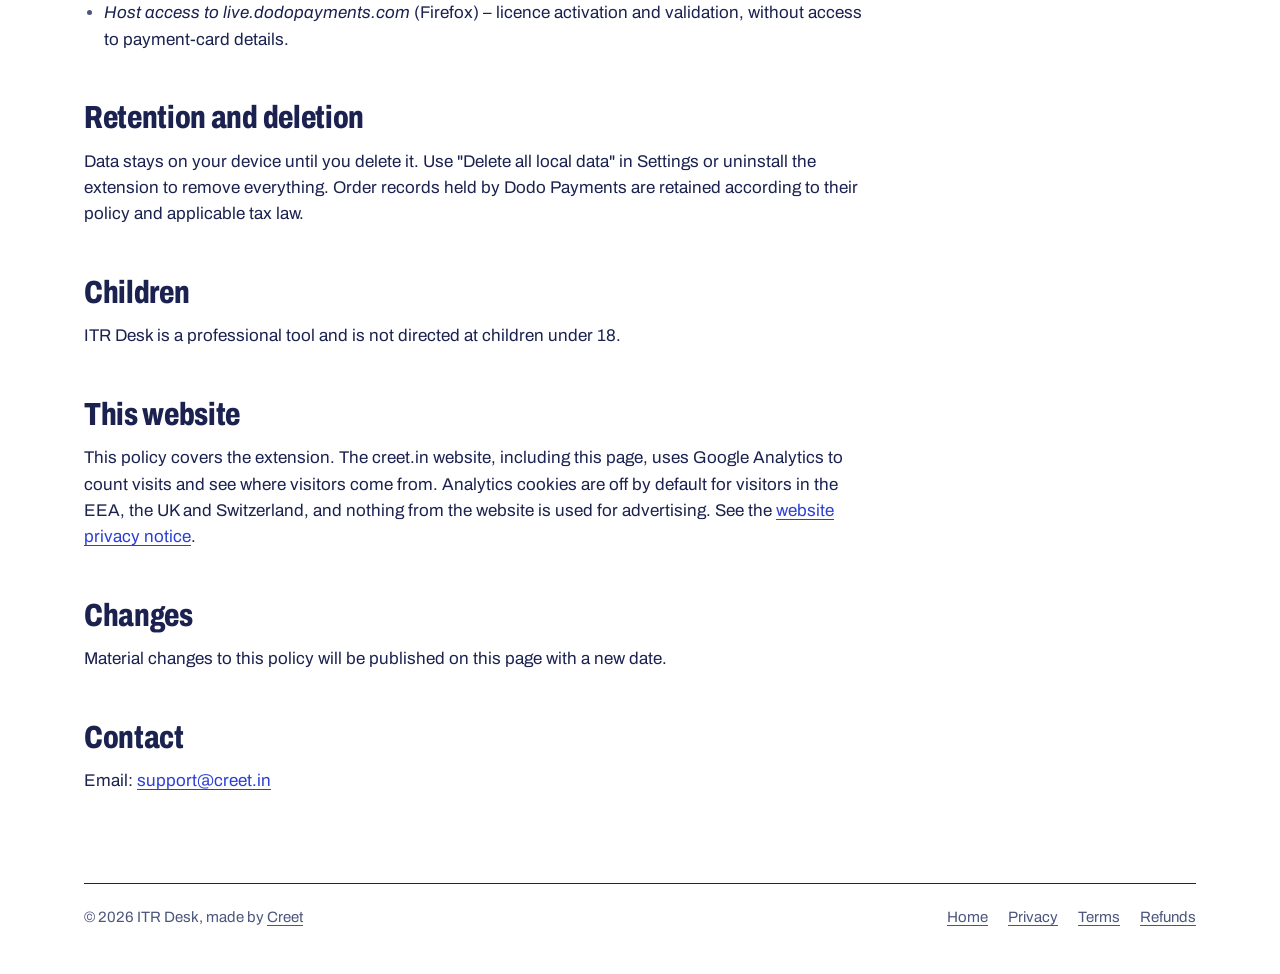
==== commit c168a5b5: "Ask for a store review after real use (0.1.2) The side panel shows a small "Quick favour" card on th" ====
--- a/docs/privacy.html
+++ b/docs/privacy.html
@@ -35,7 +35,7 @@
 <article class="legal">
 
   <h1>Privacy Policy</h1>
-  <p class="updated">Last updated: 6 November 2026</p>
+  <p class="updated">Last updated: 16 November 2026</p>
 
   <h2>What ITR Desk is</h2>
   <p>ITR Desk is a browser extension that helps chartered accountants and tax practitioners work faster on the Income Tax e-Filing portal (eportal.incometax.gov.in). It is operated by an independent developer in India (the "Operator") and is not affiliated with the Income Tax Department or the Government of India.</p>
@@ -46,6 +46,7 @@
     <li>Notice records you enter (Pro): section, DIN/reference, due date, status and notes.</li>
     <li>Your settings (keep-alive, autofill, download folder).</li>
     <li>Your licence key and its activation status (Pro).</li>
+    <li>Usage counts: the date you first used the extension and how many times you have switched clients, filled a PAN on the login page and had a download sorted into a client folder, used only to decide when to ask for a store review (at most twice). They stay on your device.</li>
   </ul>
   <p>All of this is stored locally in your browser's extension storage on your device. The Operator has no server that receives it and cannot see it. The extension never asks for, reads or stores portal passwords or OTPs.</p>
 
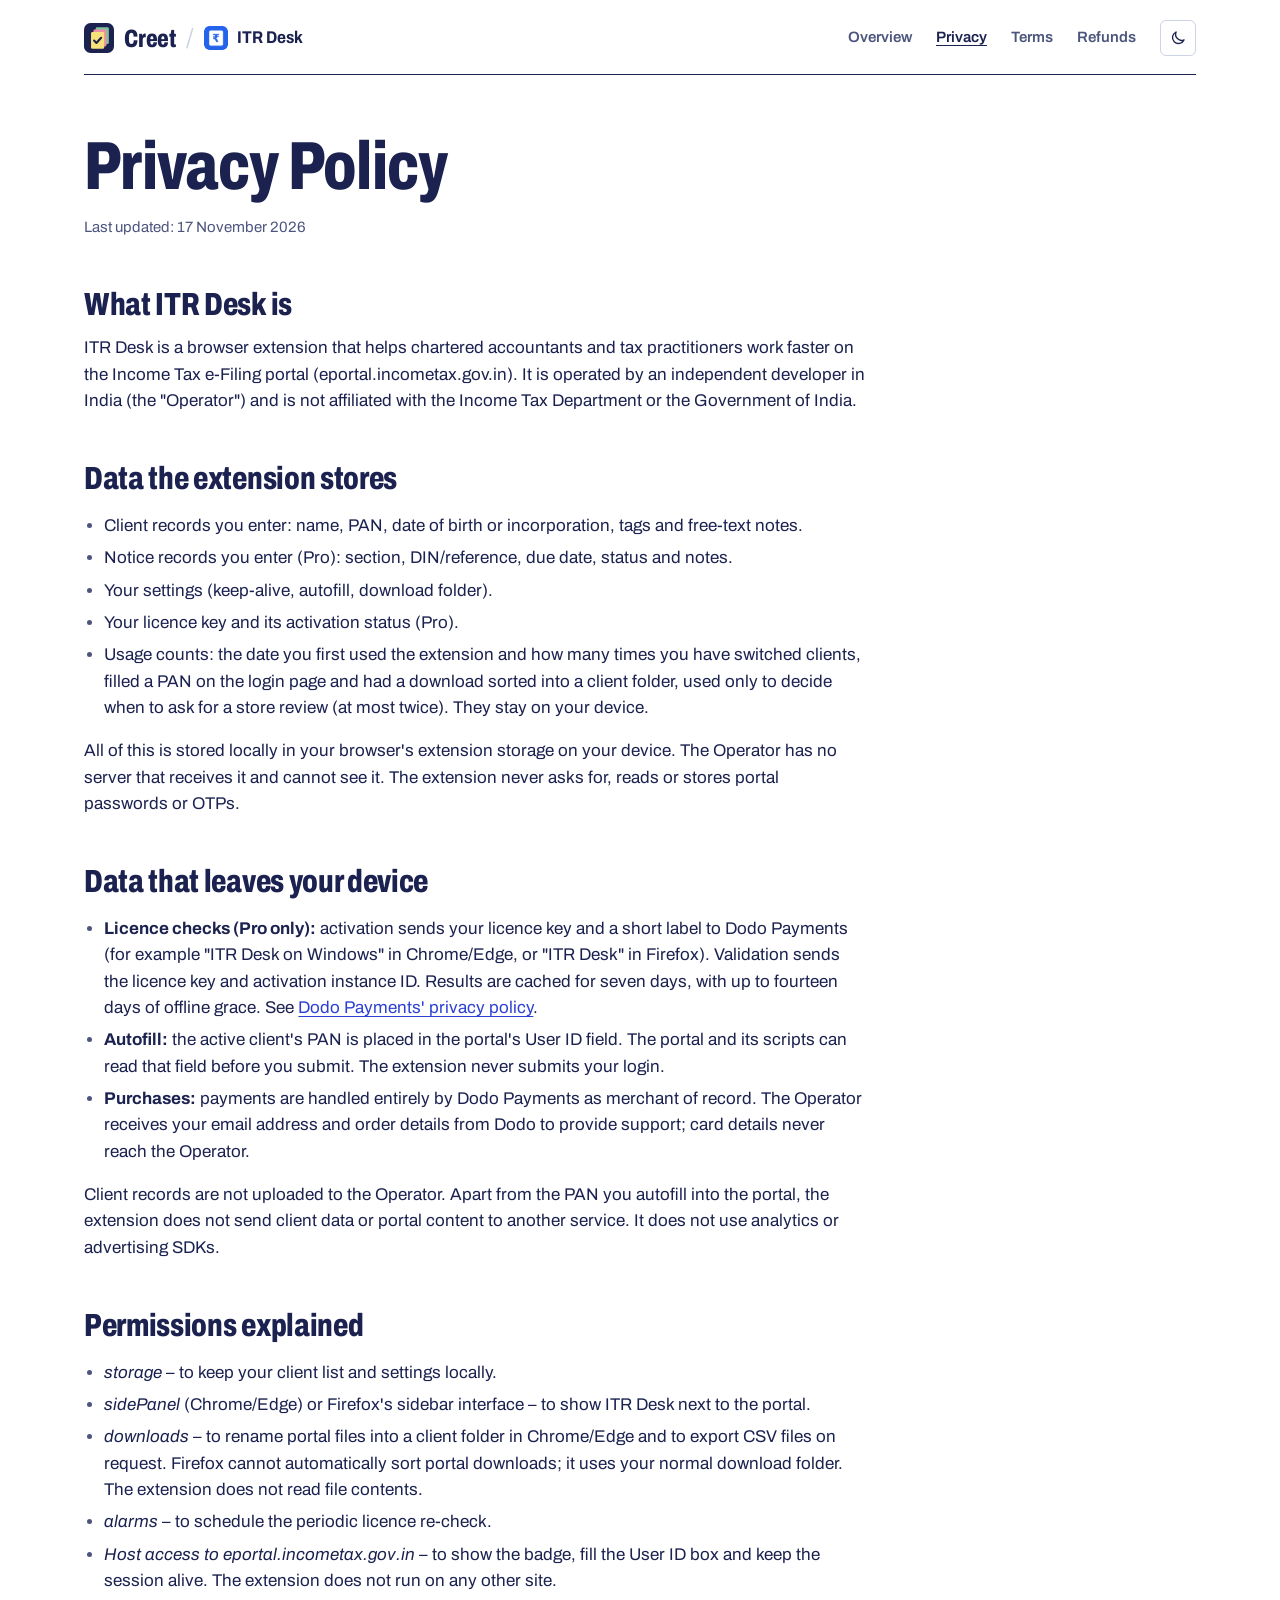
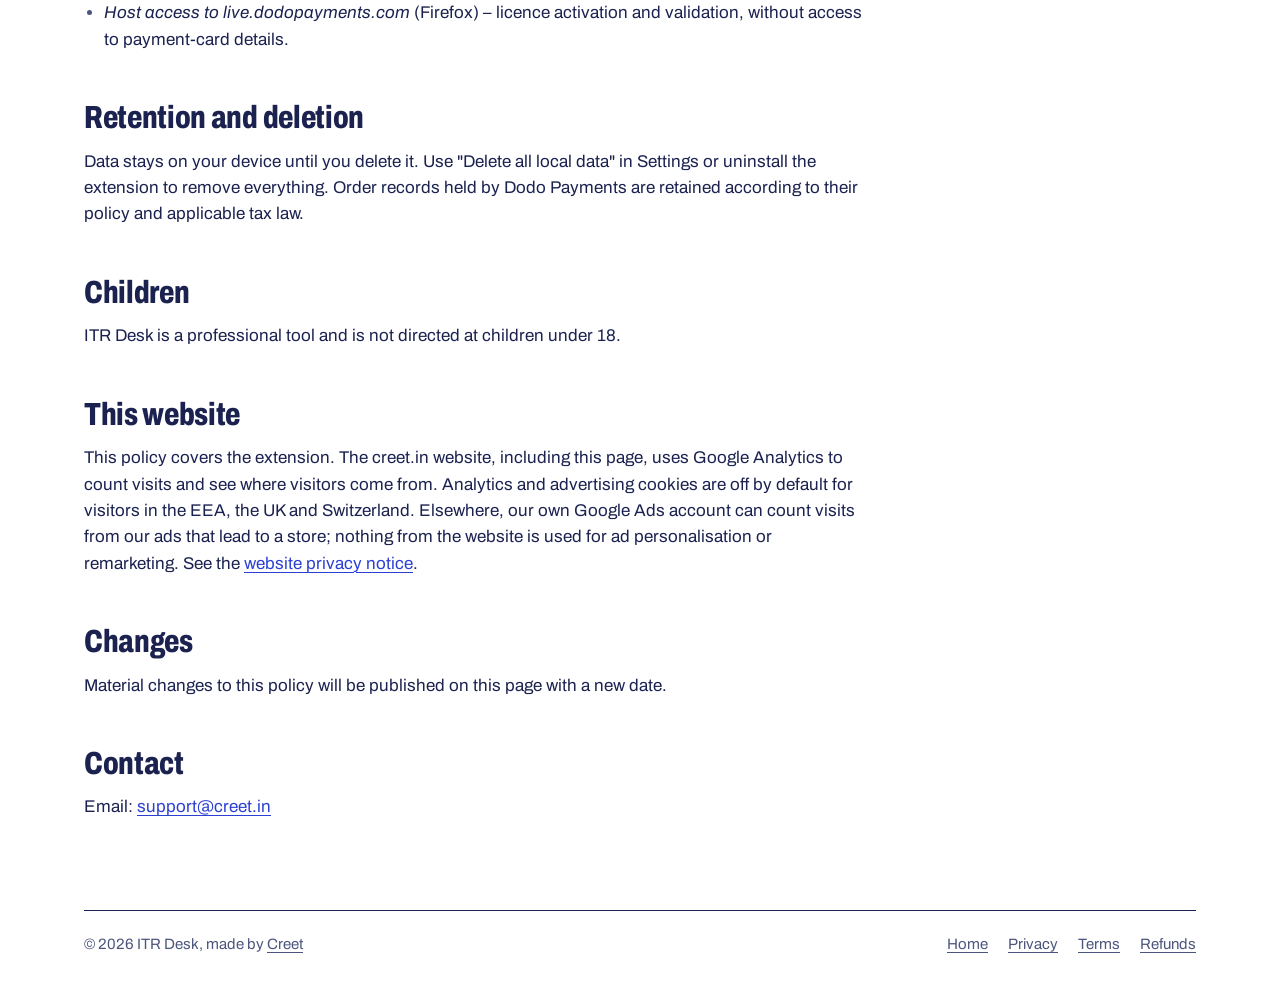
==== commit d14ada21: "Privacy: the website section matches creet.in's Google Ads measurement creet.in's analytics.js now a" ====
--- a/docs/privacy.html
+++ b/docs/privacy.html
@@ -35,7 +35,7 @@
 <article class="legal">
 
   <h1>Privacy Policy</h1>
-  <p class="updated">Last updated: 16 November 2026</p>
+  <p class="updated">Last updated: 17 November 2026</p>
 
   <h2>What ITR Desk is</h2>
   <p>ITR Desk is a browser extension that helps chartered accountants and tax practitioners work faster on the Income Tax e-Filing portal (eportal.incometax.gov.in). It is operated by an independent developer in India (the "Operator") and is not affiliated with the Income Tax Department or the Government of India.</p>
@@ -75,7 +75,7 @@
   <p>ITR Desk is a professional tool and is not directed at children under 18.</p>
 
   <h2>This website</h2>
-  <p>This policy covers the extension. The creet.in website, including this page, uses Google Analytics to count visits and see where visitors come from. Analytics cookies are off by default for visitors in the EEA, the UK and Switzerland, and nothing from the website is used for advertising. See the <a href="https://creet.in/privacy.html">website privacy notice</a>.</p>
+  <p>This policy covers the extension. The creet.in website, including this page, uses Google Analytics to count visits and see where visitors come from. Analytics and advertising cookies are off by default for visitors in the EEA, the UK and Switzerland. Elsewhere, our own Google Ads account can count visits from our ads that lead to a store; nothing from the website is used for ad personalisation or remarketing. See the <a href="https://creet.in/privacy.html">website privacy notice</a>.</p>
 
   <h2>Changes</h2>
   <p>Material changes to this policy will be published on this page with a new date.</p>
